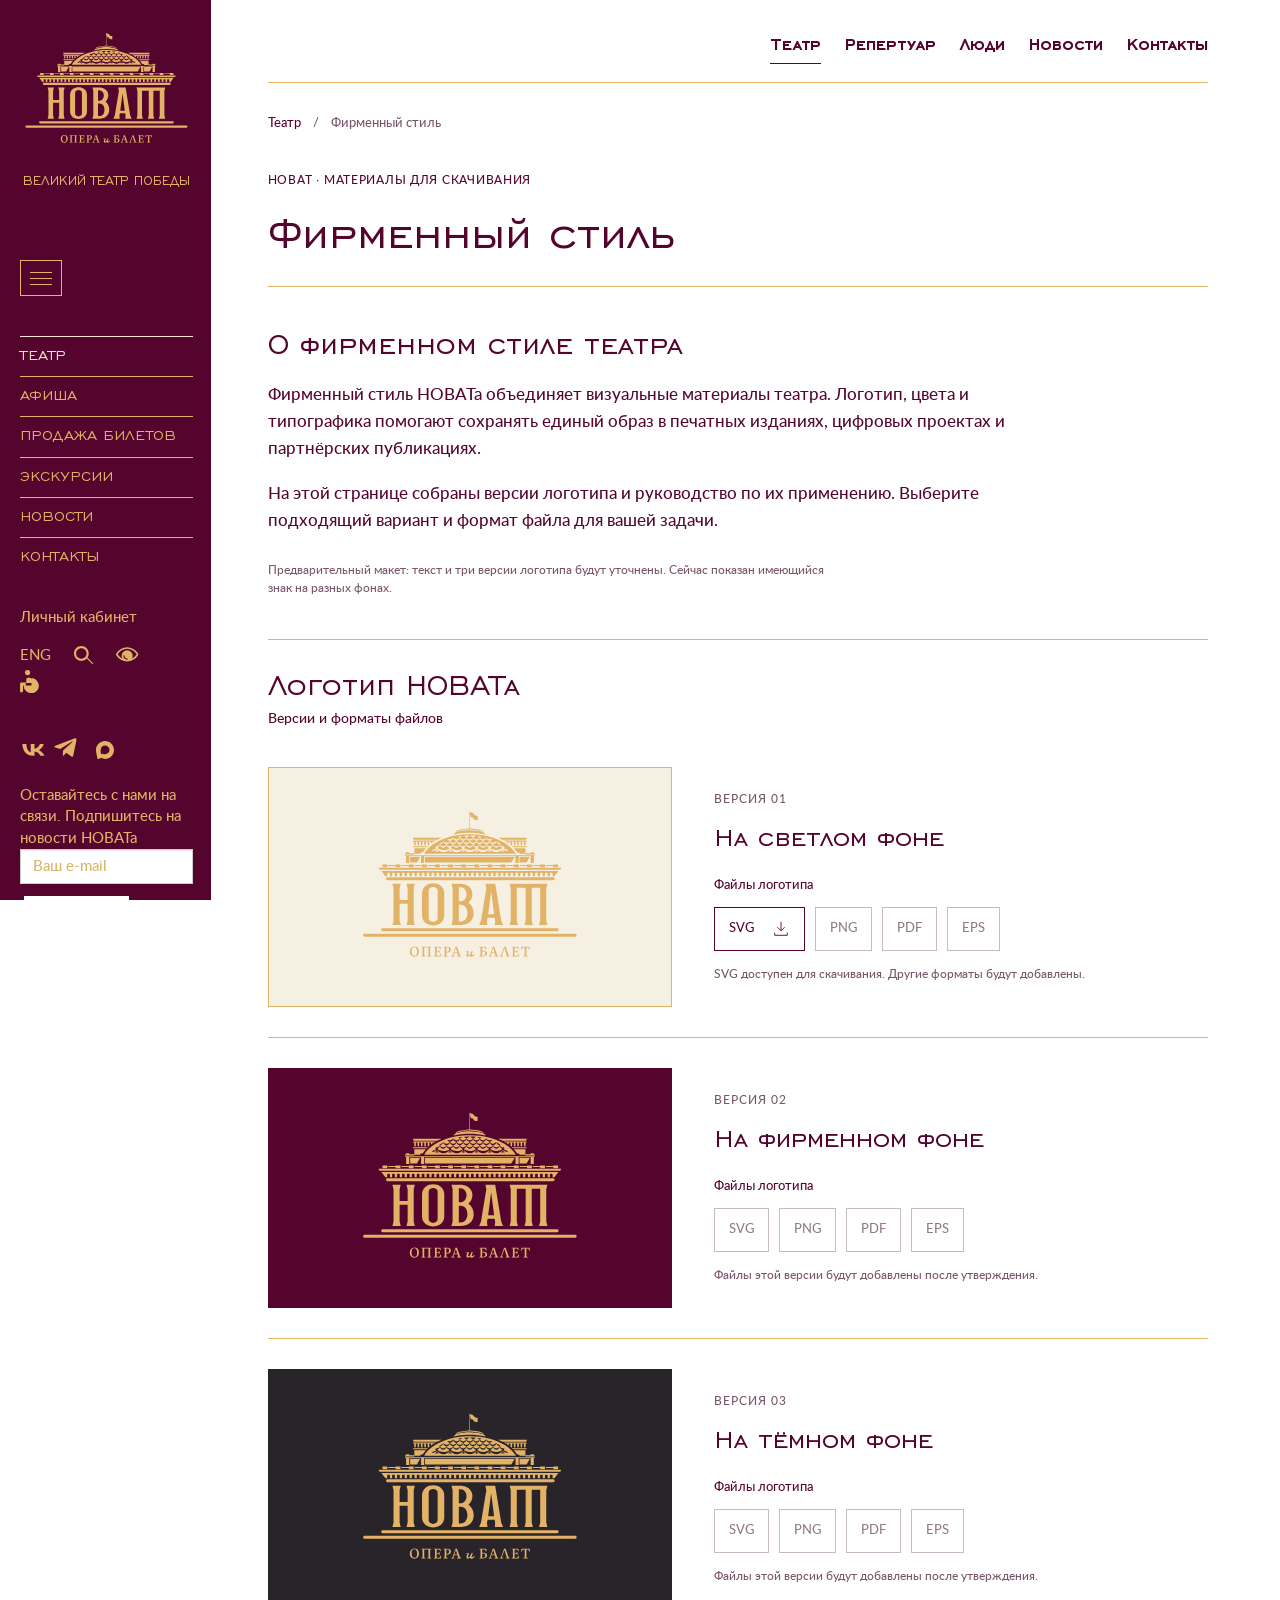
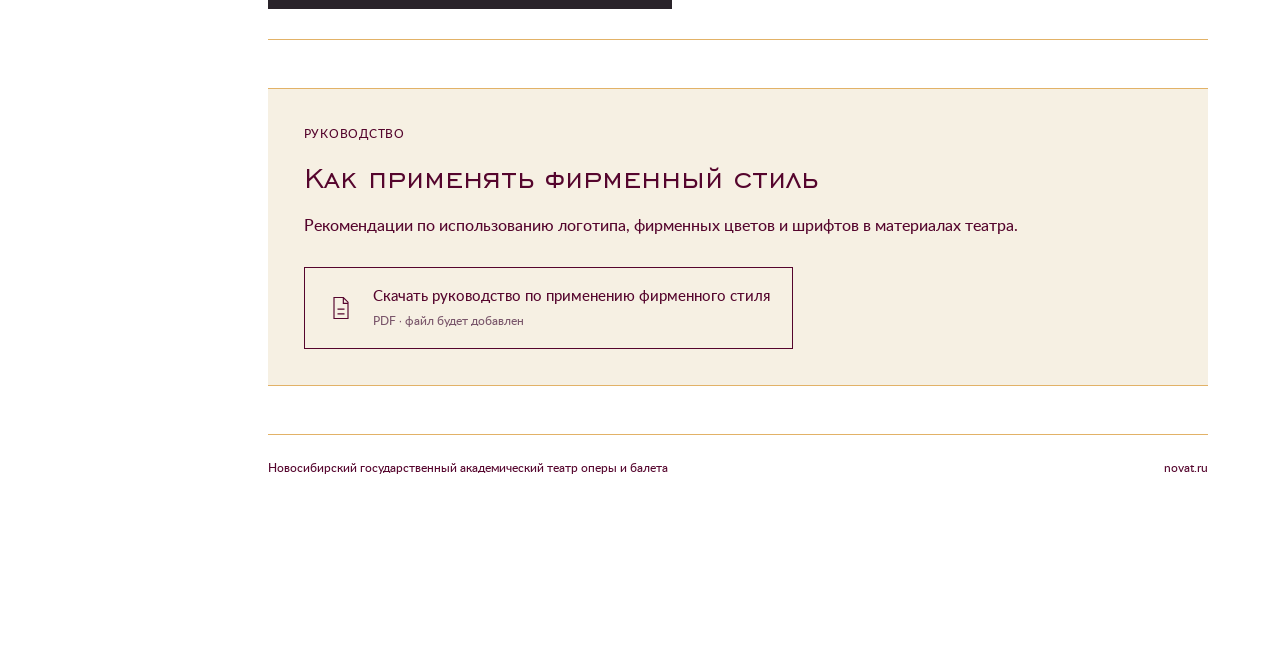
==== brandbook.html @ 18fa6a5b "Add responsive Novat brandbook preview page" ====
<!doctype html>
<html lang="ru">
<head>
<meta charset="utf-8">
<meta name="viewport" content="width=device-width, initial-scale=1">
<title>Фирменный стиль — НОВАТ</title>
<link rel="icon" href="assets/favicon.svg">
<link rel="stylesheet" href="assets/theatre/800eaabeda20300c.css">
<link rel="stylesheet" href="preview.css?v=brand-30">
<link rel="stylesheet" href="brandbook.css">
</head>
<body class="brandbook-page">
<header class="brandbook-mobile-header">
  <button class="brandbook-menu-toggle" type="button" aria-label="Открыть меню" aria-controls="brandbook-menu" aria-expanded="false"><span></span><span></span><span></span></button>
  <a class="brandbook-mobile-logo" href="index.html" aria-label="НОВАТ — главная"><img src="assets/novat-brand-logo.svg" alt="НОВАТ"></a>
  <a class="brandbook-mobile-tickets" href="https://novat.ru/buy_now/" aria-label="Купить билеты"><svg viewBox="0 0 24 24" aria-hidden="true"><path d="M3 7h18v4a2 2 0 0 0 0 4v4H3v-4a2 2 0 0 0 0-4V7Z"/><path d="M15 7v2m0 2v2m0 2v2m0 2v0"/></svg></a>
</header>
<div class="pagewrap"><div class="container-fluid"><div class="row">
<aside class="aside-part  col-md-2 col-sm-2 col-xs-12">
          <div class="col-xs-4 col-md-12 mobile">
            <button type="button" class="btn menu-btn transp-btn"></button>
          </div>

<div class="col-xs-4 desktop">
    <a href="#" class="mobile btn transp-btn">
        <img src="assets/2bc4fafb020a5f4c.svg?v=brand-8" alt="">
        <span class="tickets__count tickets__count--absolute">0</span>
    </a>
</div>					<div class="logo col-md-12 col-sm-12 col-xs-4">
            <a href="#" title="Новосибирский Государственный Академический Театр Оперы и Балета">
              <img src="assets/novat-brand-logo.svg?v=brand-13" alt="Новосибирский Государственный Академический Театр Оперы и Балета">
            </a>
          </div>
          <div class="slogan desktop">ВЕЛИКИЙ ТЕАТР ПОБЕДЫ</div>
                              <div class="col-xs-4 col-md-12 desktop">
            <button type="button" class="btn menu-btn transp-btn"></button>
          </div>


<nav class="navigation desktop">
  <a href="#" class="navigation__link active">
    Театр	</a>
    <a href="#" class="navigation__link">
    Афиша	</a>
    <a href="#" class="navigation__link">
    Продажа билетов	</a>
    <a href="#" class="navigation__link">
    Экскурсии	</a>
    <a href="#" class="navigation__link">
    Новости	</a>
    <a href="#" class="navigation__link">
    Контакты	</a>
  </nav>                    <div class="additions desktop">

<a data-type="openPopUp" class="additions__link" href="#">Личный кабинет</a>
  <!-- <a data-action="openPopUp" data-type="openPopUp" class="additions__link" href="#">Личный кабинет</a> -->
                        <div class="aside-block">
                            <a href="#" class="additions__link">ENG</a>
                            <a href="#" class="additions__link search-icon"></a>
                            <div class="js-special-version button-special" id="sv_on" aria-label="Версия для слабовидящих">
                                <svg class="sidebar-pictogram sidebar-pictogram--eye" viewBox="0 -256 1850 1850" aria-hidden="true"><path d="M1664 576q-152 236-381 353 61-104 61-225 0-185-131.5-316.5Q1081 256 896 256T579.5 387.5Q448 519 448 704q0 121 61 225Q280 812 128 576q133-205 333.5-326.5T896 128q234 0 434.5 121.5T1664 576zm-720 384q0 20-14 34t-34 14q-125 0-214.5-89.5T592 704q0-20 14-34t34-14q20 0 34 14t14 34q0 86 61 147t147 61q20 0 34 14t14 34zm848-384q0-34-20-69-140-230-376.5-368.5T896 0Q633 0 396.5 139T20 507Q0 542 0 576t20 69q140 229 376.5 368T896 1152q263 0 499.5-139T1772 645q20-35 20-69z"></path></svg>
                            </div>
                            <a href="#" class="additions__link sidebar-accessibility" aria-label="Доступная среда"><svg class="sidebar-pictogram sidebar-pictogram--accessibility" viewBox="0 0 88 107" aria-hidden="true"><circle cx="35" cy="12" r="12"></circle><path d="M53 37c16 0 30 13 34 31 3 22-12 37-28 39-21 3-40-12-42-35H14v26c0 8-13 9-14 1V65c0-5 3-7 7-7h22V45c0-13 24-14 24 0v15H31c-7 0-7 12 0 12h22V48c17-2 31 14 31 31 0 15-12 27-27 29-17 2-34-9-39-25l9-3c4 12 15 20 27 19 12-1 21-11 21-23 0-15-10-27-22-28z"></path></svg></a>
                        </div>
                    </div>
                    <div class="socials desktop clearfix">
    <a class="socials__item pull-left" href="#" target="_blank" aria-label="ВКонтакте"><svg class="sidebar-pictogram sidebar-pictogram--vk" viewBox="0 0 24 24" aria-hidden="true"><path d="M12 19.2c-5.7 0-9.6-3.9-9.8-10.8h3.7c.1 5.1 2.3 7.2 4 7.6V8.4h3.5v4.3c2.1-.2 4.3-2.1 5-4.3h3.5c-.5 2.7-2.8 4.7-4.4 5.6 1.6.8 4.1 2.5 5.1 5.2h-3.8c-.8-2.1-2.9-3.7-5.4-3.9v3.9H12z"></path></svg></a>
    <a class="socials__item socials__item--tg pull-left" href="#" target="_blank" aria-label="Telegram"><svg class="sidebar-pictogram sidebar-pictogram--telegram" viewBox="0 0 24 24" aria-hidden="true"><path d="M21.8 4.1 18.7 19c-.2 1.1-.8 1.4-1.7.9l-4.7-3.5-2.3 2.2c-.3.3-.5.5-1 .5l.3-4.8 8.8-8c.4-.3-.1-.5-.6-.2L6.6 13 2 11.5c-1-.3-1-1 .2-1.5l18-6.9c.8-.3 1.6.2 1.3 1.5z"></path></svg></a>
    <a class="socials__item socials__item--max pull-left" href="#" target="_blank">
        <svg id="Layer_1" data-name="Layer 1" xmlns="http://www.w3.org/2000/svg" xmlns:xlink="http://www.w3.org/1999/xlink" viewBox="0 0 39.77 39.77">
          <defs>
            <style>
              .cls-1 {
                fill: none;
              }

              .cls-2 {
                fill-rule: evenodd;
              }

              .cls-3 {
                clip-path: url("#clippath");
              }
            </style>
            <clipPath id="clippath">
              <rect class="cls-1" width="39.77" height="39.77"></rect>
            </clipPath>
          </defs>
          <g class="cls-3">
            <path class="cls-2" d="M11.8,36.98c-.2-.14-.48-.1-.65.08-2.26,2.41-8.03,4.09-8.3.81,0-2.57-.58-4.74-1.21-7.13-.78-2.92-1.65-6.18-1.65-10.91C0,8.56,9.25.08,20.21.08s19.56,8.89,19.56,19.86-8.87,19.64-19.46,19.64c-3.76,0-5.58-.53-8.51-2.6ZM20.52,9.85c-5.2-.27-9.26,3.34-10.16,8.99-.74,4.68.57,10.38,1.7,10.67.48.12,1.62-.76,2.46-1.54.16-.15.39-.17.58-.06,1.3.8,2.78,1.39,4.4,1.48,5.34.28,10.07-3.9,10.35-9.24.28-5.34-3.99-10.01-9.33-10.29Z"></path>
          </g>
        </svg>
    </a>
 </div>
                                             <div class="subscribe">
                            <form action="#" method="POST" id="subscribe-form">
                                <input type="hidden" name="lang" value="ru">
                                <div class="form">
                                    Оставайтесь с нами на связи. Подпишитесь на новости НОВАТа                                    <div class="input">
                                        <input type="text" name="email" id="subscribe_email" class="form-control" placeholder="Ваш e-mail">
                                    </div>
                                    <button class="additions__link">Подписаться</button>
                                </div>
                            </form>
                        </div>
                        <a href="#" target="_blank" class="culture-logo" aria-label="Культура.РФ">
                            <img src="assets/culture-gold.png" alt="Культура.РФ">
                        </a>
                                    </aside>
<main class="main-content col-md-10 col-sm-10 col-xs-12">
<div class="brandbook-wrap">
<nav class="brandbook-top-nav" aria-label="Разделы театра">
<a href="theatre.html" class="is-active">Театр</a><a href="https://novat.ru/theatre/repertoire/">Репертуар</a><a href="https://novat.ru/theatre/company/">Люди</a><a href="https://novat.ru/news/">Новости</a><a href="https://novat.ru/theatre/contacts/">Контакты</a>
</nav>
<nav class="brandbook-breadcrumb" aria-label="Хлебные крошки"><a href="theatre.html">Театр</a><span aria-hidden="true">/</span><span aria-current="page">Фирменный стиль</span></nav>
<div class="brandbook-heading"><p class="brandbook-eyebrow">НОВАТ · Материалы для скачивания</p><h1>Фирменный стиль</h1></div>
<section class="brandbook-intro" aria-labelledby="about-title">
<h2 id="about-title">О фирменном стиле театра</h2>
<p>Фирменный стиль НОВАТа объединяет визуальные материалы театра. Логотип, цвета и типографика помогают сохранять единый образ в печатных изданиях, цифровых проектах и партнёрских публикациях.</p>
<p>На этой странице собраны версии логотипа и руководство по их применению. Выберите подходящий вариант и формат файла для вашей задачи.</p>
<p class="brandbook-draft-note">Предварительный макет: текст и три версии логотипа будут уточнены. Сейчас показан имеющийся знак на разных фонах.</p>
</section>
<section class="brandbook-logos" aria-labelledby="logos-title">
<div class="brandbook-section-heading"><h2 id="logos-title">Логотип НОВАТа</h2><p>Версии и форматы файлов</p></div>
<article class="brandbook-logo-row">
<figure class="brandbook-logo-preview brandbook-logo-preview--light"><img src="assets/novat-brand-logo.svg" alt="Логотип на белом фоне"></figure>
<div class="brandbook-logo-details"><p class="brandbook-version">Версия 01</p><h3>На светлом фоне</h3><p class="brandbook-file-caption">Файлы логотипа</p>
<div class="brandbook-downloads"><a class="brandbook-download" href="assets/novat-brand-logo.svg" download="NOVAT-logo.svg"><span>SVG</span><svg viewBox="0 0 20 20" aria-hidden="true"><path d="M10 2v10m-4-4 4 4 4-4M3 14v3h14v-3"/></svg></a><button class="brandbook-download" disabled type="button">PNG</button><button class="brandbook-download" disabled type="button">PDF</button><button class="brandbook-download" disabled type="button">EPS</button></div>
<p class="brandbook-file-note">SVG доступен для скачивания. Другие форматы будут добавлены.</p>
</div></article>
<article class="brandbook-logo-row">
<figure class="brandbook-logo-preview brandbook-logo-preview--burgundy"><img src="assets/novat-brand-logo.svg" alt="Логотип на бордовом фоне"></figure>
<div class="brandbook-logo-details"><p class="brandbook-version">Версия 02</p><h3>На фирменном фоне</h3><p class="brandbook-file-caption">Файлы логотипа</p>
<div class="brandbook-downloads"><button class="brandbook-download" disabled type="button">SVG</button><button class="brandbook-download" disabled type="button">PNG</button><button class="brandbook-download" disabled type="button">PDF</button><button class="brandbook-download" disabled type="button">EPS</button></div>
<p class="brandbook-file-note">Файлы этой версии будут добавлены после утверждения.</p>
</div></article>
<article class="brandbook-logo-row">
<figure class="brandbook-logo-preview brandbook-logo-preview--dark"><img src="assets/novat-brand-logo.svg" alt="Логотип на тёмном фоне"></figure>
<div class="brandbook-logo-details"><p class="brandbook-version">Версия 03</p><h3>На тёмном фоне</h3><p class="brandbook-file-caption">Файлы логотипа</p>
<div class="brandbook-downloads"><button class="brandbook-download" disabled type="button">SVG</button><button class="brandbook-download" disabled type="button">PNG</button><button class="brandbook-download" disabled type="button">PDF</button><button class="brandbook-download" disabled type="button">EPS</button></div>
<p class="brandbook-file-note">Файлы этой версии будут добавлены после утверждения.</p>
</div></article>
</section>
<section class="brandbook-guide" aria-labelledby="guide-title">
<div class="brandbook-guide-copy"><p class="brandbook-eyebrow">Руководство</p><h2 id="guide-title">Как применять фирменный стиль</h2><p>Рекомендации по использованию логотипа, фирменных цветов и шрифтов в материалах театра.</p></div>
<button class="brandbook-guide-download" type="button" disabled><svg viewBox="0 0 24 24" aria-hidden="true"><path d="M6 3h8l4 4v14H6V3Zm8 0v5h4M9 13h6m-6 4h6"/></svg><span>Скачать руководство по применению фирменного стиля<small>PDF · файл будет добавлен</small></span></button>
</section>
<footer class="brandbook-footer"><p>Новосибирский государственный академический театр оперы и балета</p><a href="https://novat.ru/">novat.ru</a></footer>
</div>
</main></div></div></div>
<dialog id="brandbook-menu" class="brandbook-mobile-menu" aria-label="Меню НОВАТа"><div class="brandbook-menu-head"><img src="assets/novat-brand-logo.svg" alt="НОВАТ"><button type="button" class="brandbook-menu-close" aria-label="Закрыть меню">×</button></div><nav aria-label="Основная навигация"><a href="theatre.html">Театр</a><a href="index.html">Афиша</a><a href="https://novat.ru/buy_now/">Продажа билетов</a><a href="https://novat.ru/excursion/">Экскурсии</a><a href="https://novat.ru/news/">Новости</a><a href="https://novat.ru/theatre/contacts/">Контакты</a></nav><p>ВЕЛИКИЙ ТЕАТР ПОБЕДЫ</p></dialog>
<script src="brandbook.js"></script>
</body></html>
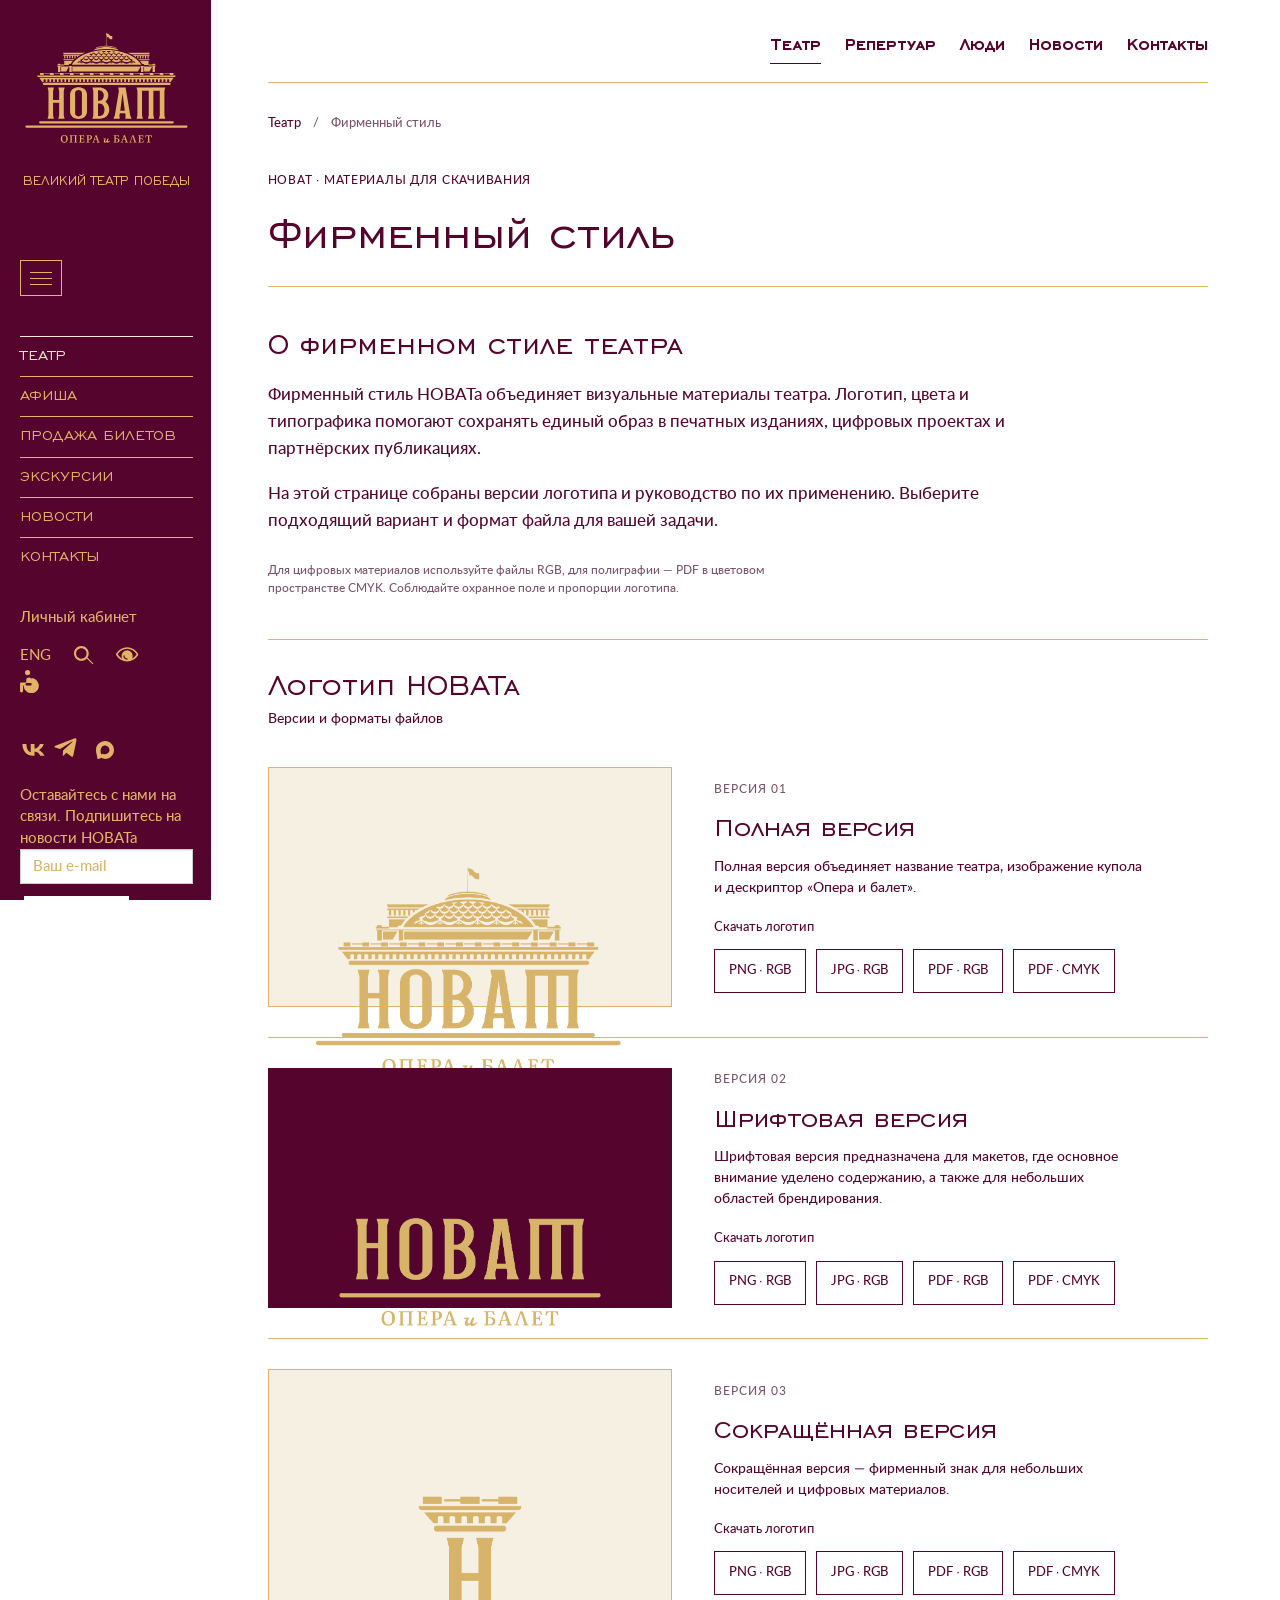
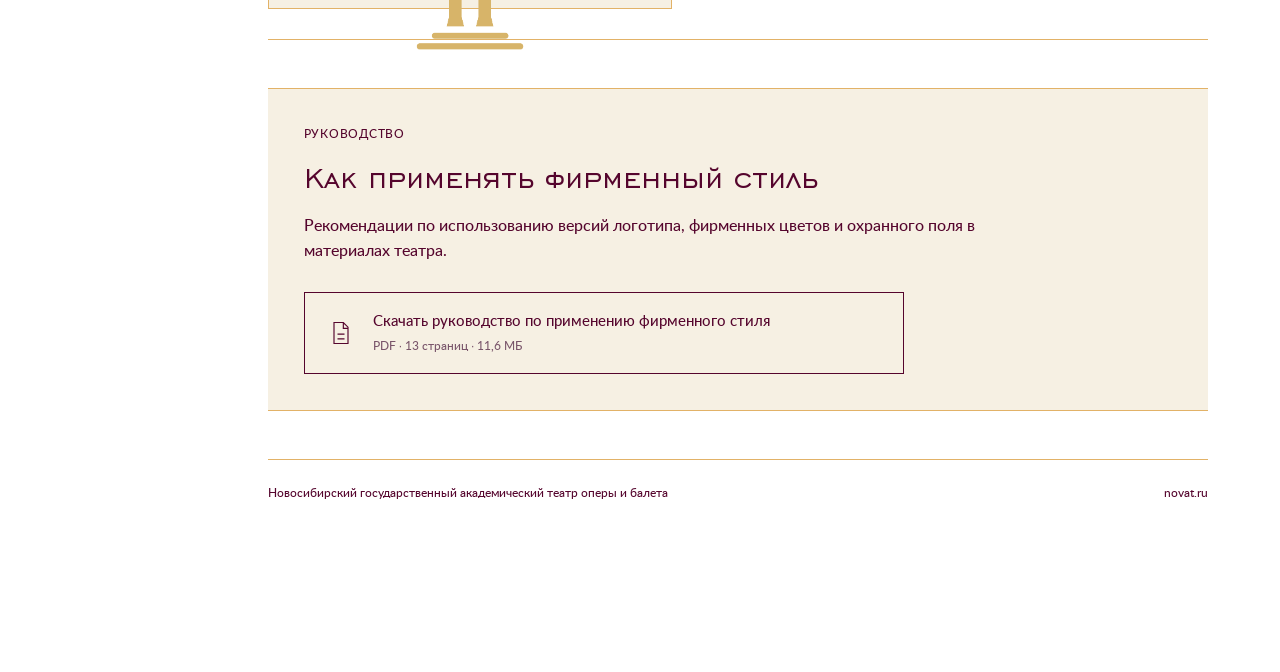
==== commit 69b3666c: "Add official logo downloads and brand guide; simplify single T and Ya glyphs" ====
--- a/brandbook.html
+++ b/brandbook.html
@@ -6,8 +6,8 @@
 <title>Фирменный стиль — НОВАТ</title>
 <link rel="icon" href="assets/favicon.svg">
 <link rel="stylesheet" href="assets/theatre/800eaabeda20300c.css">
-<link rel="stylesheet" href="preview.css?v=brand-30">
-<link rel="stylesheet" href="brandbook.css">
+<link rel="stylesheet" href="preview.css?v=brand-33">
+<link rel="stylesheet" href="brandbook.css?v=2">
 </head>
 <body class="brandbook-page">
 <header class="brandbook-mobile-header">
@@ -118,32 +118,29 @@
 <h2 id="about-title">О фирменном стиле театра</h2>
 <p>Фирменный стиль НОВАТа объединяет визуальные материалы театра. Логотип, цвета и типографика помогают сохранять единый образ в печатных изданиях, цифровых проектах и партнёрских публикациях.</p>
 <p>На этой странице собраны версии логотипа и руководство по их применению. Выберите подходящий вариант и формат файла для вашей задачи.</p>
-<p class="brandbook-draft-note">Предварительный макет: текст и три версии логотипа будут уточнены. Сейчас показан имеющийся знак на разных фонах.</p>
+<p class="brandbook-draft-note">Для цифровых материалов используйте файлы RGB, для полиграфии — PDF в цветовом пространстве CMYK. Соблюдайте охранное поле и пропорции логотипа.</p>
 </section>
 <section class="brandbook-logos" aria-labelledby="logos-title">
 <div class="brandbook-section-heading"><h2 id="logos-title">Логотип НОВАТа</h2><p>Версии и форматы файлов</p></div>
 <article class="brandbook-logo-row">
-<figure class="brandbook-logo-preview brandbook-logo-preview--light"><img src="assets/novat-brand-logo.svg" alt="Логотип на белом фоне"></figure>
-<div class="brandbook-logo-details"><p class="brandbook-version">Версия 01</p><h3>На светлом фоне</h3><p class="brandbook-file-caption">Файлы логотипа</p>
-<div class="brandbook-downloads"><a class="brandbook-download" href="assets/novat-brand-logo.svg" download="NOVAT-logo.svg"><span>SVG</span><svg viewBox="0 0 20 20" aria-hidden="true"><path d="M10 2v10m-4-4 4 4 4-4M3 14v3h14v-3"/></svg></a><button class="brandbook-download" disabled type="button">PNG</button><button class="brandbook-download" disabled type="button">PDF</button><button class="brandbook-download" disabled type="button">EPS</button></div>
-<p class="brandbook-file-note">SVG доступен для скачивания. Другие форматы будут добавлены.</p>
+<figure class="brandbook-logo-preview brandbook-logo-preview--light"><img src="assets/brandbook/novat-logo-1-rgb.png" alt="Логотип НОВАТа — полная версия"></figure>
+<div class="brandbook-logo-details"><p class="brandbook-version">Версия 01</p><h3>Полная версия</h3><p class="brandbook-logo-description">Полная версия объединяет название театра, изображение купола и дескриптор «Опера и балет».</p><p class="brandbook-file-caption">Скачать логотип</p>
+<div class="brandbook-downloads"><a class="brandbook-download" href="assets/brandbook/novat-logo-1-rgb.png" download="NOVAT-logo-1-rgb.png">PNG · RGB</a><a class="brandbook-download" href="assets/brandbook/novat-logo-1-rgb.jpg" download="NOVAT-logo-1-rgb.jpg">JPG · RGB</a><a class="brandbook-download" href="assets/brandbook/novat-logo-1-rgb.pdf" download="NOVAT-logo-1-rgb.pdf">PDF · RGB</a><a class="brandbook-download" href="assets/brandbook/novat-logo-1-cmyk.pdf" download="NOVAT-logo-1-cmyk.pdf">PDF · CMYK</a></div>
 </div></article>
 <article class="brandbook-logo-row">
-<figure class="brandbook-logo-preview brandbook-logo-preview--burgundy"><img src="assets/novat-brand-logo.svg" alt="Логотип на бордовом фоне"></figure>
-<div class="brandbook-logo-details"><p class="brandbook-version">Версия 02</p><h3>На фирменном фоне</h3><p class="brandbook-file-caption">Файлы логотипа</p>
-<div class="brandbook-downloads"><button class="brandbook-download" disabled type="button">SVG</button><button class="brandbook-download" disabled type="button">PNG</button><button class="brandbook-download" disabled type="button">PDF</button><button class="brandbook-download" disabled type="button">EPS</button></div>
-<p class="brandbook-file-note">Файлы этой версии будут добавлены после утверждения.</p>
+<figure class="brandbook-logo-preview brandbook-logo-preview--burgundy"><img src="assets/brandbook/novat-logo-2-rgb.png" alt="Логотип НОВАТа — шрифтовая версия"></figure>
+<div class="brandbook-logo-details"><p class="brandbook-version">Версия 02</p><h3>Шрифтовая версия</h3><p class="brandbook-logo-description">Шрифтовая версия предназначена для макетов, где основное внимание уделено содержанию, а также для небольших областей брендирования.</p><p class="brandbook-file-caption">Скачать логотип</p>
+<div class="brandbook-downloads"><a class="brandbook-download" href="assets/brandbook/novat-logo-2-rgb.png" download="NOVAT-logo-2-rgb.png">PNG · RGB</a><a class="brandbook-download" href="assets/brandbook/novat-logo-2-rgb.jpg" download="NOVAT-logo-2-rgb.jpg">JPG · RGB</a><a class="brandbook-download" href="assets/brandbook/novat-logo-2-rgb.pdf" download="NOVAT-logo-2-rgb.pdf">PDF · RGB</a><a class="brandbook-download" href="assets/brandbook/novat-logo-2-cmyk.pdf" download="NOVAT-logo-2-cmyk.pdf">PDF · CMYK</a></div>
 </div></article>
 <article class="brandbook-logo-row">
-<figure class="brandbook-logo-preview brandbook-logo-preview--dark"><img src="assets/novat-brand-logo.svg" alt="Логотип на тёмном фоне"></figure>
-<div class="brandbook-logo-details"><p class="brandbook-version">Версия 03</p><h3>На тёмном фоне</h3><p class="brandbook-file-caption">Файлы логотипа</p>
-<div class="brandbook-downloads"><button class="brandbook-download" disabled type="button">SVG</button><button class="brandbook-download" disabled type="button">PNG</button><button class="brandbook-download" disabled type="button">PDF</button><button class="brandbook-download" disabled type="button">EPS</button></div>
-<p class="brandbook-file-note">Файлы этой версии будут добавлены после утверждения.</p>
+<figure class="brandbook-logo-preview brandbook-logo-preview--light"><img src="assets/brandbook/novat-logo-3-rgb.png" alt="Логотип НОВАТа — сокращённая версия"></figure>
+<div class="brandbook-logo-details"><p class="brandbook-version">Версия 03</p><h3>Сокращённая версия</h3><p class="brandbook-logo-description">Сокращённая версия — фирменный знак для небольших носителей и цифровых материалов.</p><p class="brandbook-file-caption">Скачать логотип</p>
+<div class="brandbook-downloads"><a class="brandbook-download" href="assets/brandbook/novat-logo-3-rgb.png" download="NOVAT-logo-3-rgb.png">PNG · RGB</a><a class="brandbook-download" href="assets/brandbook/novat-logo-3-rgb.jpg" download="NOVAT-logo-3-rgb.jpg">JPG · RGB</a><a class="brandbook-download" href="assets/brandbook/novat-logo-3-rgb.pdf" download="NOVAT-logo-3-rgb.pdf">PDF · RGB</a><a class="brandbook-download" href="assets/brandbook/novat-logo-3-cmyk.pdf" download="NOVAT-logo-3-cmyk.pdf">PDF · CMYK</a></div>
 </div></article>
 </section>
 <section class="brandbook-guide" aria-labelledby="guide-title">
-<div class="brandbook-guide-copy"><p class="brandbook-eyebrow">Руководство</p><h2 id="guide-title">Как применять фирменный стиль</h2><p>Рекомендации по использованию логотипа, фирменных цветов и шрифтов в материалах театра.</p></div>
-<button class="brandbook-guide-download" type="button" disabled><svg viewBox="0 0 24 24" aria-hidden="true"><path d="M6 3h8l4 4v14H6V3Zm8 0v5h4M9 13h6m-6 4h6"/></svg><span>Скачать руководство по применению фирменного стиля<small>PDF · файл будет добавлен</small></span></button>
+<div class="brandbook-guide-copy"><p class="brandbook-eyebrow">Руководство</p><h2 id="guide-title">Как применять фирменный стиль</h2><p>Рекомендации по использованию версий логотипа, фирменных цветов и охранного поля в материалах театра.</p></div>
+<a class="brandbook-guide-download" href="assets/brandbook/novat-brand-guidelines.pdf" download="Руководство по применению фирменного стиля НОВАТ.pdf"><svg viewBox="0 0 24 24" aria-hidden="true"><path d="M6 3h8l4 4v14H6V3Zm8 0v5h4M9 13h6m-6 4h6"/></svg><span>Скачать руководство по применению фирменного стиля<small>PDF · 13 страниц · 11,6 МБ</small></span></a>
 </section>
 <footer class="brandbook-footer"><p>Новосибирский государственный академический театр оперы и балета</p><a href="https://novat.ru/">novat.ru</a></footer>
 </div>
--- a/preview.css
+++ b/preview.css
@@ -265,17 +265,33 @@
   font-feature-settings: "liga" 1, "rclt" 1;
 }
 .afisha-card__meta { align-self: stretch; display: flex; flex-direction: column; justify-content: space-between; gap: 24px; }
+.afisha-card__simple-letter { font-feature-settings: "aalt" 1, "liga" 0, "rclt" 0; }
+@font-face {
+  font-family: "RB Novat Simple T";
+  src: url("assets/RB_NOVAT_AFISHA_SimpleT.otf") format("opentype");
+  font-weight: 400;
+  font-style: normal;
+  font-display: swap;
+}
+.afisha-card__simple-t { font-family: "RB Novat Simple T", serif; font-feature-settings: "aalt" 0, "liga" 0, "rclt" 0; }
 .afisha-card__actions { margin-top: auto; gap: 12px; }
 @media (min-width: 1181px) {
-  .afisha-card__grid { grid-template-columns: 64px minmax(190px, 1.1fr) minmax(0, 2fr) 200px; min-height: 230px; }
+  .afisha-card { padding: 16px 0; }
+  .afisha-card__grid { grid-template-columns: 64px minmax(190px, 1.1fr) minmax(0, 2fr) 200px; min-height: 196px; }
+  .afisha-card__meta { position: relative; }
+  .afisha-card__director { margin: 0 0 10px; }
   .afisha-card__main { min-width: 0; }
-  .afisha-card__image { aspect-ratio: 2.1 / 1; }
+  .afisha-card__image { aspect-ratio: 2.1 / 1; max-height: 170px; }
   .afisha-card__title { overflow-wrap: anywhere; }
   .afisha-card__description { margin-bottom: 0; }
-  .afisha-card__actions { flex-wrap: wrap; }
+  .afisha-card__actions { position: absolute; top: 50%; left: 0; width: 100%; transform: translateY(-50%); margin-top: 0; flex-wrap: wrap; }
   .afisha-pushkin { width: 60px; }
   .afisha-buy { padding: 9px 10px; font-size: 12px; }
 }
+.archive-wrapper .month-season--prev .choose-type { font-size: 19px; }
+.theatre-preview .top-menu__link { font-size: 18px; }
+.theatre-preview .top-menu .nav-tabs { display: flex; flex-wrap: wrap; gap: 10px 20px; }
+.theatre-preview .top-menu .top-menu__link { margin-right: 0; }
 @media (max-width: 1180px) and (min-width: 768px) {
   .afisha-card__image { aspect-ratio: 2.1 / 1; }
 }
--- a/brandbook.css
+++ b/brandbook.css
@@ -21,10 +21,12 @@
 .brandbook-section-heading p { font-size: 14px; margin: 0; }
 .brandbook-logo-row { display: grid; grid-template-columns: minmax(260px, .9fr) minmax(0, 1.1fr); gap: 42px; align-items: center; padding: 30px 0; border-bottom: 1px solid #E2B267; }
 .brandbook-logo-preview { margin: 0; height: 240px; display: grid; place-items: center; border: 1px solid #E2B267; }
-.brandbook-logo-preview img { width: 60%; max-width: 220px; height: 165px; object-fit: contain; }
+.brandbook-logo-preview img { width: 100%; max-width: none; height: 100%; object-fit: contain; }
 .brandbook-logo-preview--light { background: #F6F0E3; }
 .brandbook-logo-preview--burgundy { background: #55052D; border-color: #55052D; }
 .brandbook-logo-preview--dark { background: #29232A; border-color: #29232A; }
+.brandbook-logo-description { font-size: 14px; line-height: 1.5; margin: -10px 0 20px; max-width: 54ch; }
+.brandbook-download { white-space: nowrap; }
 .brandbook-version { font-size: 12px; text-transform: uppercase; letter-spacing: .08em; color: #79556A; margin: 0 0 10px; }
 .brandbook-file-caption { font-size: 13px; margin: 0 0 12px; }
 .brandbook-downloads { display: flex; flex-wrap: wrap; gap: 10px; }
@@ -39,6 +41,8 @@
 .brandbook-guide-download { display: flex; align-items: center; text-align: left; gap: 18px; color: #55052D; border: 1px solid #55052D; background: transparent; padding: 18px 22px; font-size: 15px; line-height: 1.4; max-width: 600px; cursor: default; }
 .brandbook-guide-download svg { flex: 0 0 28px; width: 28px; height: 28px; fill: none; stroke: currentColor; stroke-width: 1; }
 .brandbook-guide-download small { display: block; font-size: 12px; color: #79556A; margin-top: 6px; }
+.brandbook-guide-download { cursor: pointer; }
+.brandbook-guide-download:hover, .brandbook-guide-download:focus-visible { color: #55052D; background: #F2E6D1; text-decoration: none; }
 .brandbook-footer { display: flex; justify-content: space-between; gap: 28px; border-top: 1px solid #E2B267; padding: 24px 0 40px; font-size: 12px; line-height: 1.5; }
 .brandbook-footer p { margin: 0; max-width: 60ch; }
 .brandbook-footer a { color: #55052D; }
@@ -74,7 +78,7 @@
   .brandbook-intro p { font-size: 15px; line-height: 1.55; }
   .brandbook-logo-row { grid-template-columns: minmax(0, 1fr); gap: 22px; padding: 26px 0; }
   .brandbook-logo-preview { height: 220px; }
-  .brandbook-logo-preview img { height: 155px; }
+  .brandbook-logo-preview img { height: 100%; }
   .brandbook-guide { margin: 34px 0; padding: 26px 20px; }
   .brandbook-guide-copy p:not(.brandbook-eyebrow) { font-size: 15px; }
   .brandbook-guide-download { padding: 16px 14px; font-size: 14px; gap: 12px; }
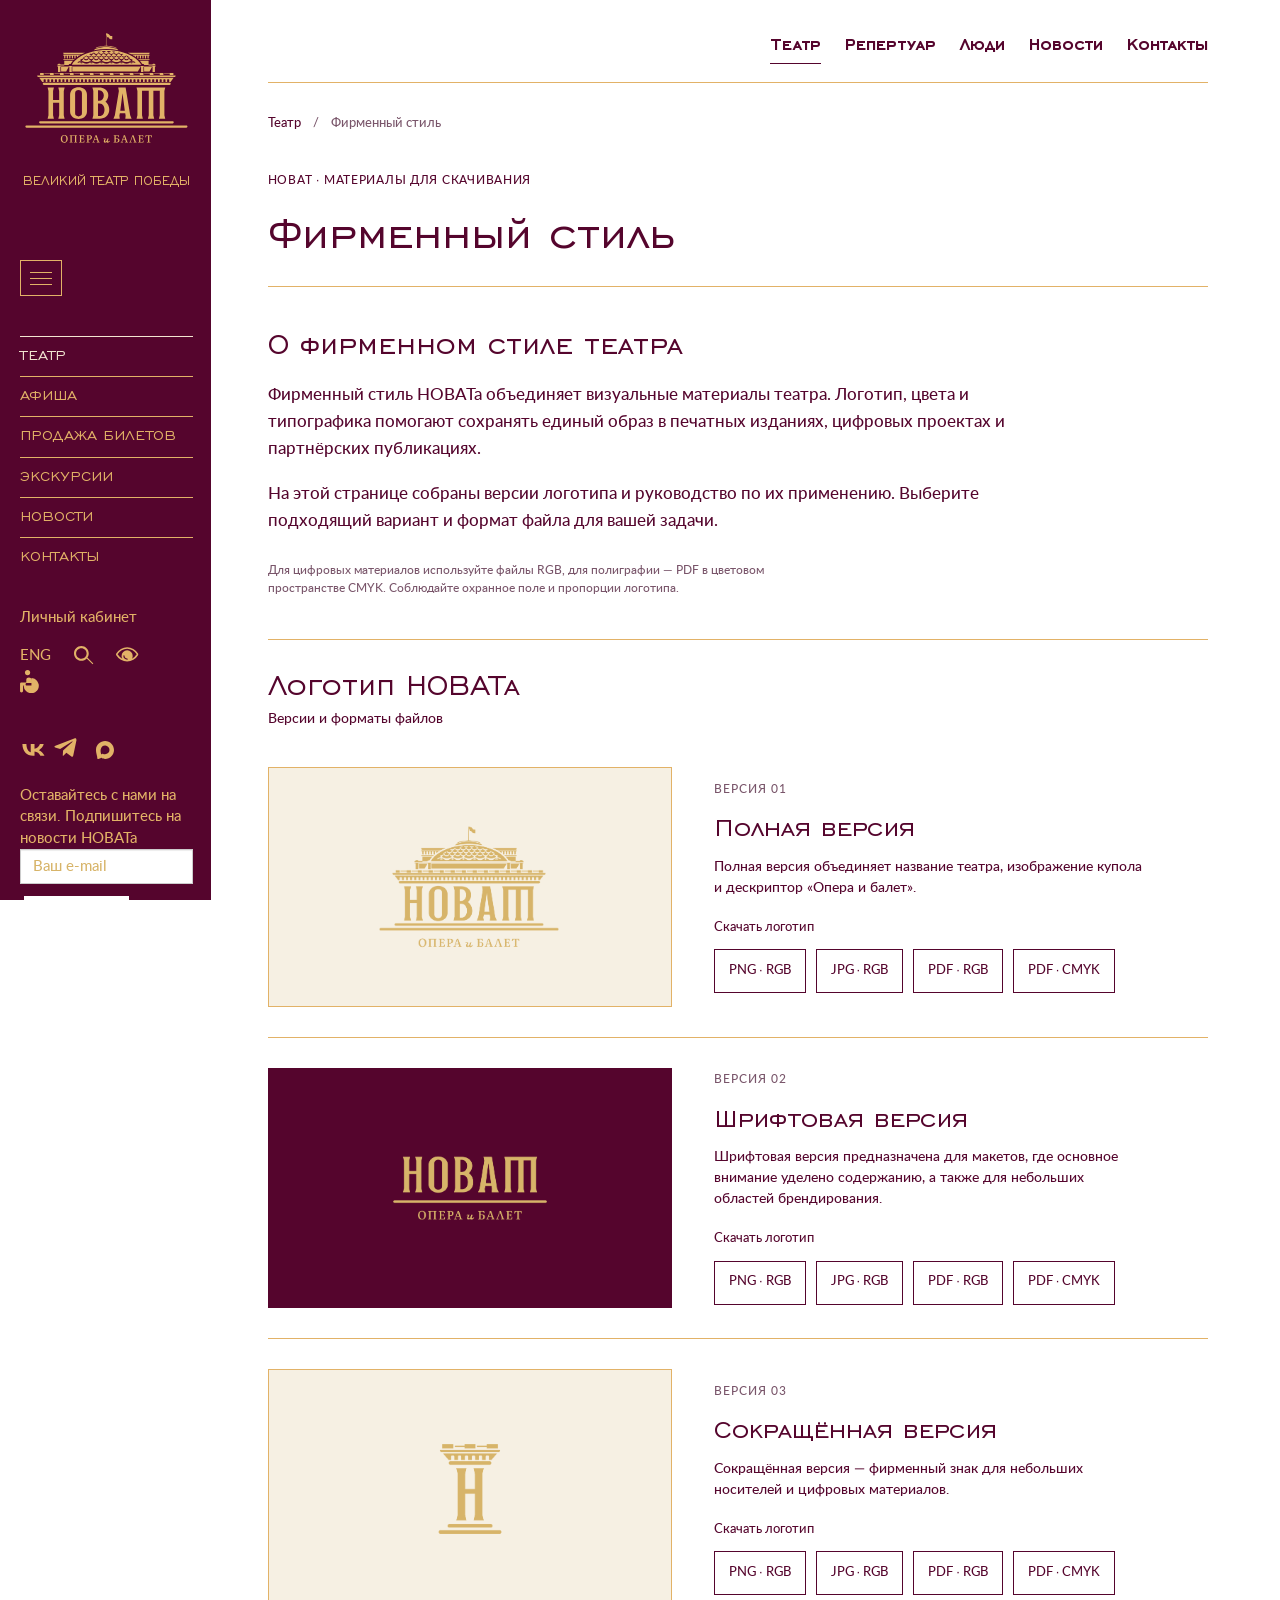
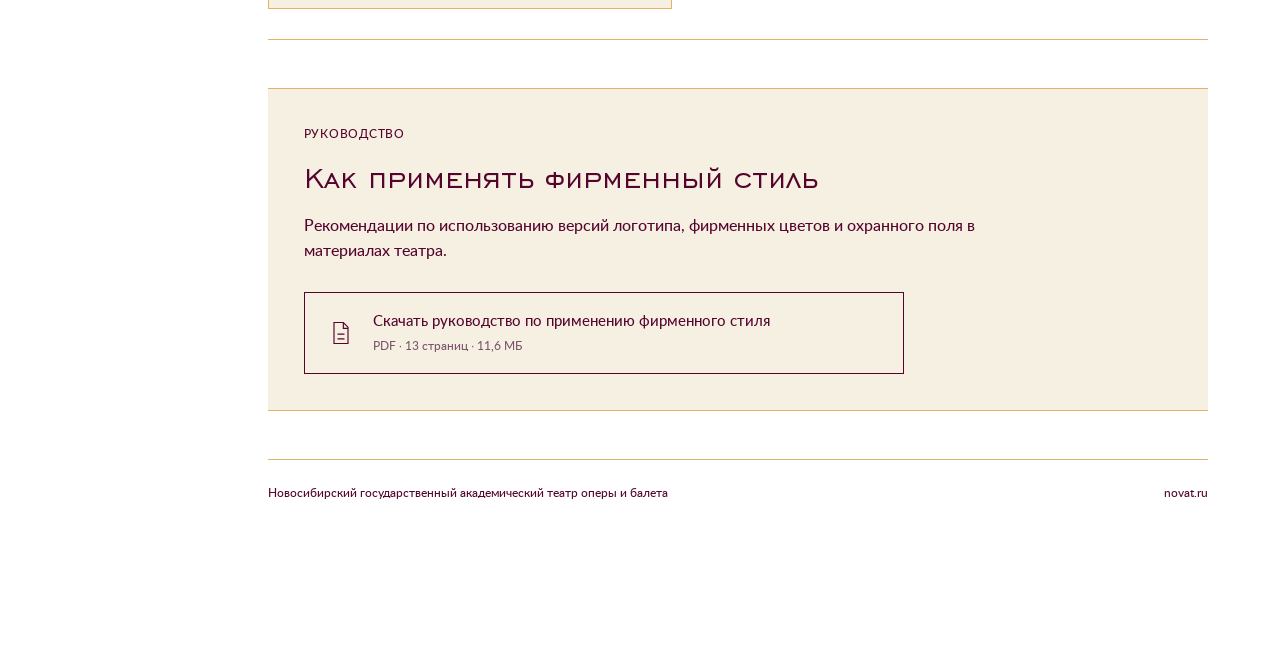
==== commit a10901e2: "Constrain brandbook logo images to preview bounds" ====
--- a/brandbook.html
+++ b/brandbook.html
@@ -7,7 +7,7 @@
 <link rel="icon" href="assets/favicon.svg">
 <link rel="stylesheet" href="assets/theatre/800eaabeda20300c.css">
 <link rel="stylesheet" href="preview.css?v=brand-33">
-<link rel="stylesheet" href="brandbook.css?v=2">
+<link rel="stylesheet" href="brandbook.css?v=3">
 </head>
 <body class="brandbook-page">
 <header class="brandbook-mobile-header">
--- a/brandbook.css
+++ b/brandbook.css
@@ -20,8 +20,8 @@
 .brandbook-section-heading h2 { margin-bottom: 8px; }
 .brandbook-section-heading p { font-size: 14px; margin: 0; }
 .brandbook-logo-row { display: grid; grid-template-columns: minmax(260px, .9fr) minmax(0, 1.1fr); gap: 42px; align-items: center; padding: 30px 0; border-bottom: 1px solid #E2B267; }
-.brandbook-logo-preview { margin: 0; height: 240px; display: grid; place-items: center; border: 1px solid #E2B267; }
-.brandbook-logo-preview img { width: 100%; max-width: none; height: 100%; object-fit: contain; }
+.brandbook-logo-preview { position: relative; margin: 0; height: 240px; overflow: hidden; border: 1px solid #E2B267; }
+.brandbook-logo-preview img { position: absolute; inset: 0; display: block; width: 100%; max-width: 100%; height: 100%; max-height: 100%; object-fit: contain; }
 .brandbook-logo-preview--light { background: #F6F0E3; }
 .brandbook-logo-preview--burgundy { background: #55052D; border-color: #55052D; }
 .brandbook-logo-preview--dark { background: #29232A; border-color: #29232A; }
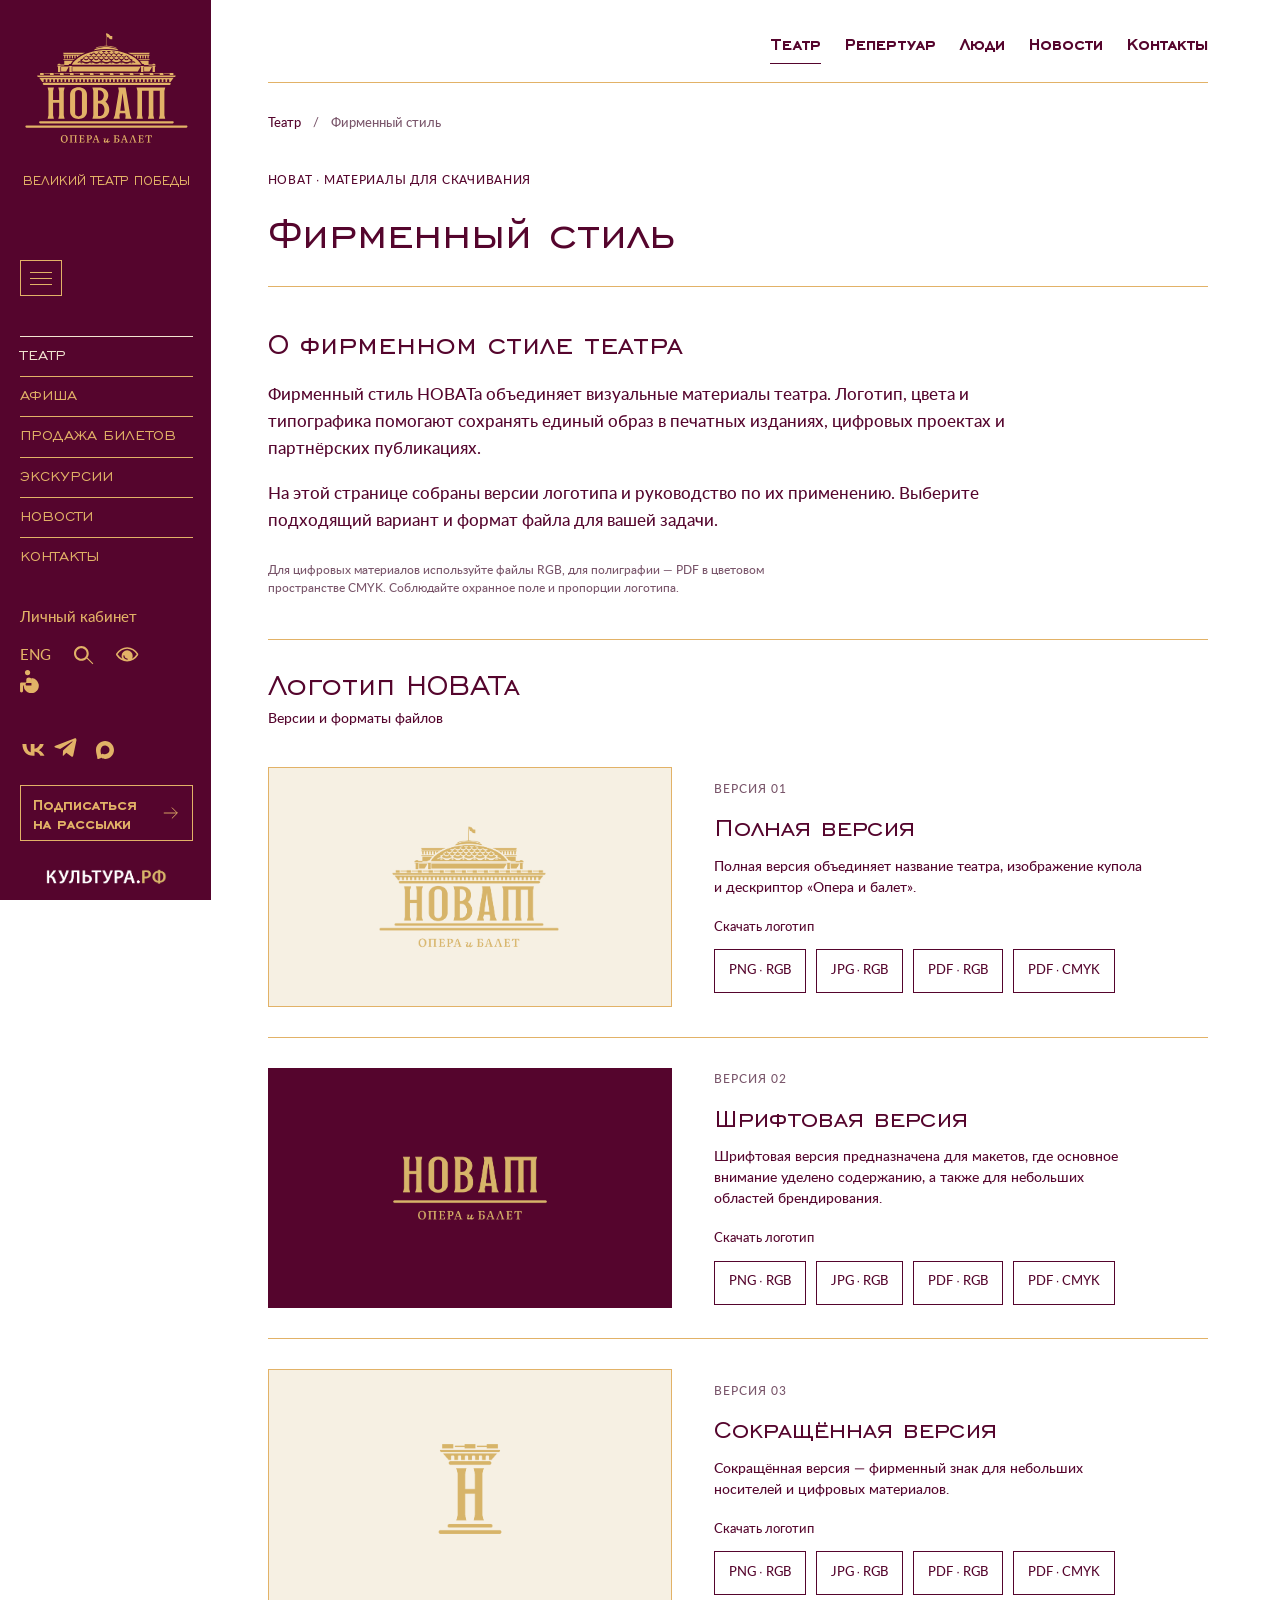
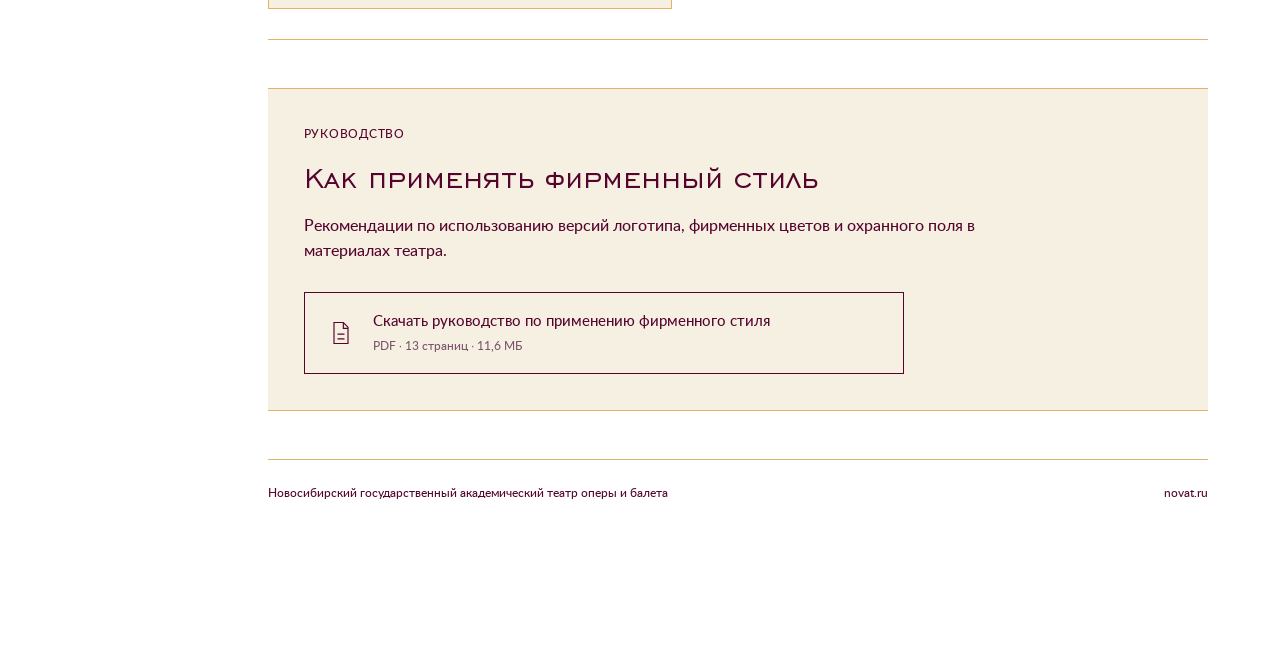
==== commit 5c7edbb9: "Add compact newsletter CTA and responsive right-side subscription drawer" ====
--- a/brandbook.html
+++ b/brandbook.html
@@ -8,6 +8,7 @@
 <link rel="stylesheet" href="assets/theatre/800eaabeda20300c.css">
 <link rel="stylesheet" href="preview.css?v=brand-33">
 <link rel="stylesheet" href="brandbook.css?v=3">
+<link rel="stylesheet" href="newsletter.css?v=1">
 </head>
 <body class="brandbook-page">
 <header class="brandbook-mobile-header">
@@ -146,5 +147,5 @@
 </div>
 </main></div></div></div>
 <dialog id="brandbook-menu" class="brandbook-mobile-menu" aria-label="Меню НОВАТа"><div class="brandbook-menu-head"><img src="assets/novat-brand-logo.svg" alt="НОВАТ"><button type="button" class="brandbook-menu-close" aria-label="Закрыть меню">×</button></div><nav aria-label="Основная навигация"><a href="theatre.html">Театр</a><a href="index.html">Афиша</a><a href="https://novat.ru/buy_now/">Продажа билетов</a><a href="https://novat.ru/excursion/">Экскурсии</a><a href="https://novat.ru/news/">Новости</a><a href="https://novat.ru/theatre/contacts/">Контакты</a></nav><p>ВЕЛИКИЙ ТЕАТР ПОБЕДЫ</p></dialog>
-<script src="brandbook.js"></script>
+<script src="brandbook.js"></script><script src="newsletter.js?v=1"></script>
 </body></html>
--- a/preview.css
+++ b/preview.css
@@ -19,6 +19,7 @@
 .afisha-card__date strong { font-family: "Novat Abril Fatface", serif; }
 
 /* Final client palette */
+.novat-afisha, .novat-afisha body { min-width: 0; }
 @font-face {
   font-family: "Novat Engravers Gothic";
   src: url("assets/EngraversGothicBold.ttf") format("truetype");
@@ -313,3 +314,46 @@
   .novat-mobile-menu a:hover, .novat-mobile-menu a:focus-visible { color: var(--brand-cream); }
   .novat-mobile-slogan { margin-top: 30px; font-size: 12px; letter-spacing: .07em; }
 }
+
+/* Afisha on actual mobile viewports, not a scaled desktop canvas. */
+@media (max-width: 767px) {
+  .novat-afisha { scrollbar-gutter: auto; }
+  .novat-afisha .main-content { width: 100%; margin: 0; padding: 0; }
+  .novat-afisha .main-content > .wrap { width: 100%; margin: 0; padding: 0 20px !important; }
+  .novat-afisha body { padding-top: 64px; }
+  .novat-afisha .novat-mobile-header { position: fixed; top: 0; left: 0; width: 100%; z-index: 1000; padding: 8px 20px; height: 64px; }
+  .novat-afisha .novat-mobile-logo { position: relative; display: block; width: 112px; height: 48px; overflow: hidden; }
+  .novat-afisha .novat-mobile-logo img { position: absolute; top: 50%; left: 50%; width: 92px; height: auto; max-height: none; transform: translate(-50%, -50%); }
+  .novat-afisha .novat-mobile-title { margin: 24px 0 20px; font-size: 34px; line-height: 1; }
+  .novat-afisha .archive-wrapper { padding: 0 0 12px; }
+  .novat-afisha .archive-wrapper .month-season.mobile { display: flex; align-items: center; gap: 24px; overflow-x: auto; margin: 0; padding: 0; white-space: nowrap; }
+  .novat-afisha .archive-wrapper .choose-month { flex: 0 0 auto; display: inline-flex; align-items: center; min-height: 44px; padding: 8px 0; margin: 0; border-bottom: 1px solid transparent; background: transparent; color: var(--brand-burgundy); font: 700 20px/1.2 "Novat Engravers Gothic", sans-serif; }
+  .novat-afisha .archive-wrapper .choose-month.active { border-bottom-color: var(--brand-yellow); }
+  .novat-afisha .background-toggle { min-height: 40px; margin: 12px 0 0; }
+  .novat-afisha .filter-block { margin: 0; padding: 0 0 12px; }
+  .novat-afisha .filter-block .filter-block__top { display: flex; align-items: center; justify-content: space-between; min-height: 48px; padding: 12px 0; margin: 0; }
+  .novat-afisha #list { padding-top: 0; }
+  .novat-afisha .filter-text { font-size: 12px; letter-spacing: .12em; }
+  .novat-afisha .filter-block__drop .col-xs-8 { width: 100%; }
+  .novat-afisha .filter-block .form-item { float: none; margin: 0 0 8px; }
+  .novat-afisha .filter-block .check__label { min-height: 36px; padding-top: 8px; padding-bottom: 8px; }
+  .novat-afisha .c-list-wrap > .month { top: 64px; padding: 12px 0; font-size: 18px; line-height: 1.2; }
+  .novat-afisha .afisha-card { padding: 20px 0 24px; }
+  .novat-afisha .afisha-card__grid { grid-template-columns: minmax(0, 1fr); min-height: 0; gap: 12px; }
+  .novat-afisha .afisha-card__date strong { font-size: 34px; }
+  .novat-afisha .afisha-card__image { width: 100%; aspect-ratio: 2.1 / 1; max-height: 200px; }
+  .novat-afisha .afisha-card__title { font-size: 32px; line-height: 1.12; margin: 12px 0 14px; overflow-wrap: break-word; }
+  .novat-afisha .afisha-card__schedule { font-size: 12px; gap: 6px; line-height: 1.5; }
+  .novat-afisha .afisha-card__description { font-size: 14px; line-height: 1.5; margin: 0; }
+  .novat-afisha .afisha-card__meta { position: static; font-size: 13px; gap: 14px; margin-top: 2px; }
+  .novat-afisha .afisha-card__director { margin: 0 0 2px; }
+  .novat-afisha .afisha-cast-trigger { min-height: 44px; text-align: left; font-size: 12px; border: 0; text-decoration: underline; text-underline-offset: 5px; text-decoration-thickness: 1px; }
+  .novat-afisha .afisha-card__actions { position: static; transform: none; width: 100%; gap: 16px; margin: 0; }
+  .novat-afisha .afisha-buy { min-height: 44px; padding: 12px 16px; font-size: 12px; }
+  .novat-afisha .afisha-pushkin { width: 64px; }
+  .novat-afisha .afisha-drawer { width: 100%; max-width: 100%; }
+  .novat-afisha .afisha-drawer__header { padding: 18px 20px; gap: 14px; }
+  .novat-afisha .afisha-drawer__title { font-size: 22px; overflow-wrap: anywhere; }
+  .novat-afisha .afisha-drawer__close { flex: 0 0 44px; height: 44px; }
+  .novat-afisha .afisha-drawer__content { padding: 20px; }
+}
--- a/newsletter.css
+++ b/newsletter.css
@@ -0,0 +1,36 @@
+.newsletter-trigger { display: flex; align-items: center; justify-content: space-between; gap: 12px; width: 100%; min-height: 56px; padding: 8px 12px; border: 1px solid var(--brand-yellow, #E2B267); background: transparent; color: var(--brand-yellow, #E2B267); text-align: left; font: 700 18px/1.05 "Novat Engravers Gothic", sans-serif; cursor: pointer; }
+.newsletter-trigger svg { flex: 0 0 18px; width: 18px; height: 18px; fill: none; stroke: currentColor; stroke-width: 1; }
+.newsletter-trigger:hover { color: #F2E6D1; border-color: #F2E6D1; }
+.aside-part .subscribe { margin-top: 24px; }
+.newsletter-dialog { position: fixed; inset: 0 0 0 auto; width: 480px; max-width: 100%; height: 100dvh; max-height: 100dvh; margin: 0; padding: 0; border: 0; border-left: 1px solid #E2B267; background: var(--page-background, #fff); color: #55052D; overflow: auto; overscroll-behavior: contain; }
+.newsletter-dialog::backdrop { background: rgb(0 0 0 / 38%); }
+.newsletter-dialog *, .newsletter-dialog *::before, .newsletter-dialog *::after { box-sizing: border-box; }
+.newsletter-dialog__inner { padding: 28px 32px 40px; }
+.newsletter-dialog__header { display: flex; align-items: flex-start; justify-content: space-between; gap: 18px; padding: 0 0 22px; margin-bottom: 28px; border-bottom: 1px solid #E2B267; }
+.newsletter-dialog__title { margin: 7px 0 0; font: 700 26px/1.1 "Novat Engravers Gothic", sans-serif; color: #55052D; }
+.newsletter-dialog__close { flex: 0 0 44px; width: 44px; height: 44px; display: grid; place-items: center; padding: 0; background: transparent; border: 0; color: #55052D; cursor: pointer; }
+.newsletter-dialog__close svg { width: 22px; height: 22px; fill: none; stroke: currentColor; stroke-width: 1; }
+.newsletter-dialog__description { margin: 0 0 32px; font: 400 16px/1.5 Lato, Arial, sans-serif; }
+.newsletter-dialog__label { display: block; margin-bottom: 10px; font: 400 15px/1.4 Lato, Arial, sans-serif; }
+.newsletter-dialog__email { width: 100%; height: 48px; min-width: 0; padding: 12px 14px; border: 1px solid #55052D; border-radius: 0; background: transparent; color: #55052D; font: 400 16px/1.4 Lato, Arial, sans-serif; }
+.newsletter-dialog__consent { display: flex; align-items: flex-start; gap: 12px; margin: 24px 0 28px; font: 400 13px/1.5 Lato, Arial, sans-serif; cursor: pointer; }
+.newsletter-dialog__consent input { appearance: none; flex: 0 0 18px; width: 18px; height: 18px; margin: 1px 0 0; border: 1px solid #55052D; border-radius: 0; background: transparent; cursor: pointer; }
+.newsletter-dialog__consent input:checked { background: #55052D; box-shadow: inset 0 0 0 3px var(--page-background, #fff); }
+.newsletter-dialog__consent a { color: #55052D; text-decoration: underline; text-underline-offset: 2px; }
+.newsletter-dialog__submit { min-height: 44px; min-width: 170px; padding: 12px 20px; border: 1px solid #55052D; border-radius: 0; background: #55052D; color: #E2B267; font: 700 20px/1.1 "Novat Engravers Gothic", sans-serif; cursor: pointer; }
+.newsletter-dialog__submit:hover { background: #E2B267; color: #55052D; }
+.newsletter-dialog__note { margin: 22px 0 0; font: 400 12px/1.5 Lato, Arial, sans-serif; }
+.newsletter-dialog__status { margin: 18px 0 0; font: 400 14px/1.5 Lato, Arial, sans-serif; }
+.newsletter-dialog :focus-visible, .newsletter-trigger:focus-visible { outline: 1px solid #E2B267; outline-offset: 4px; }
+.newsletter-mobile-entry { display: none; }
+.novat-mobile-menu .newsletter-trigger, .brandbook-mobile-menu .newsletter-trigger { margin-top: 24px; }
+@media (max-width: 767px) {
+  .newsletter-dialog { width: 100%; border-left: 0; }
+  .newsletter-dialog__inner { padding: 20px 24px 32px; padding-bottom: max(32px, env(safe-area-inset-bottom)); }
+  .newsletter-dialog__title { font-size: 25px; }
+  .newsletter-dialog__header { margin-bottom: 24px; padding-bottom: 18px; }
+  .newsletter-dialog__description { margin-bottom: 28px; font-size: 15px; }
+  .newsletter-dialog__submit { width: 100%; }
+  .newsletter-mobile-entry { display: block; margin: 32px 0; padding: 22px 0; border-top: 1px solid #E2B267; border-bottom: 1px solid #E2B267; }
+  .newsletter-mobile-entry .newsletter-trigger { border-color: #55052D; color: #55052D; }
+}
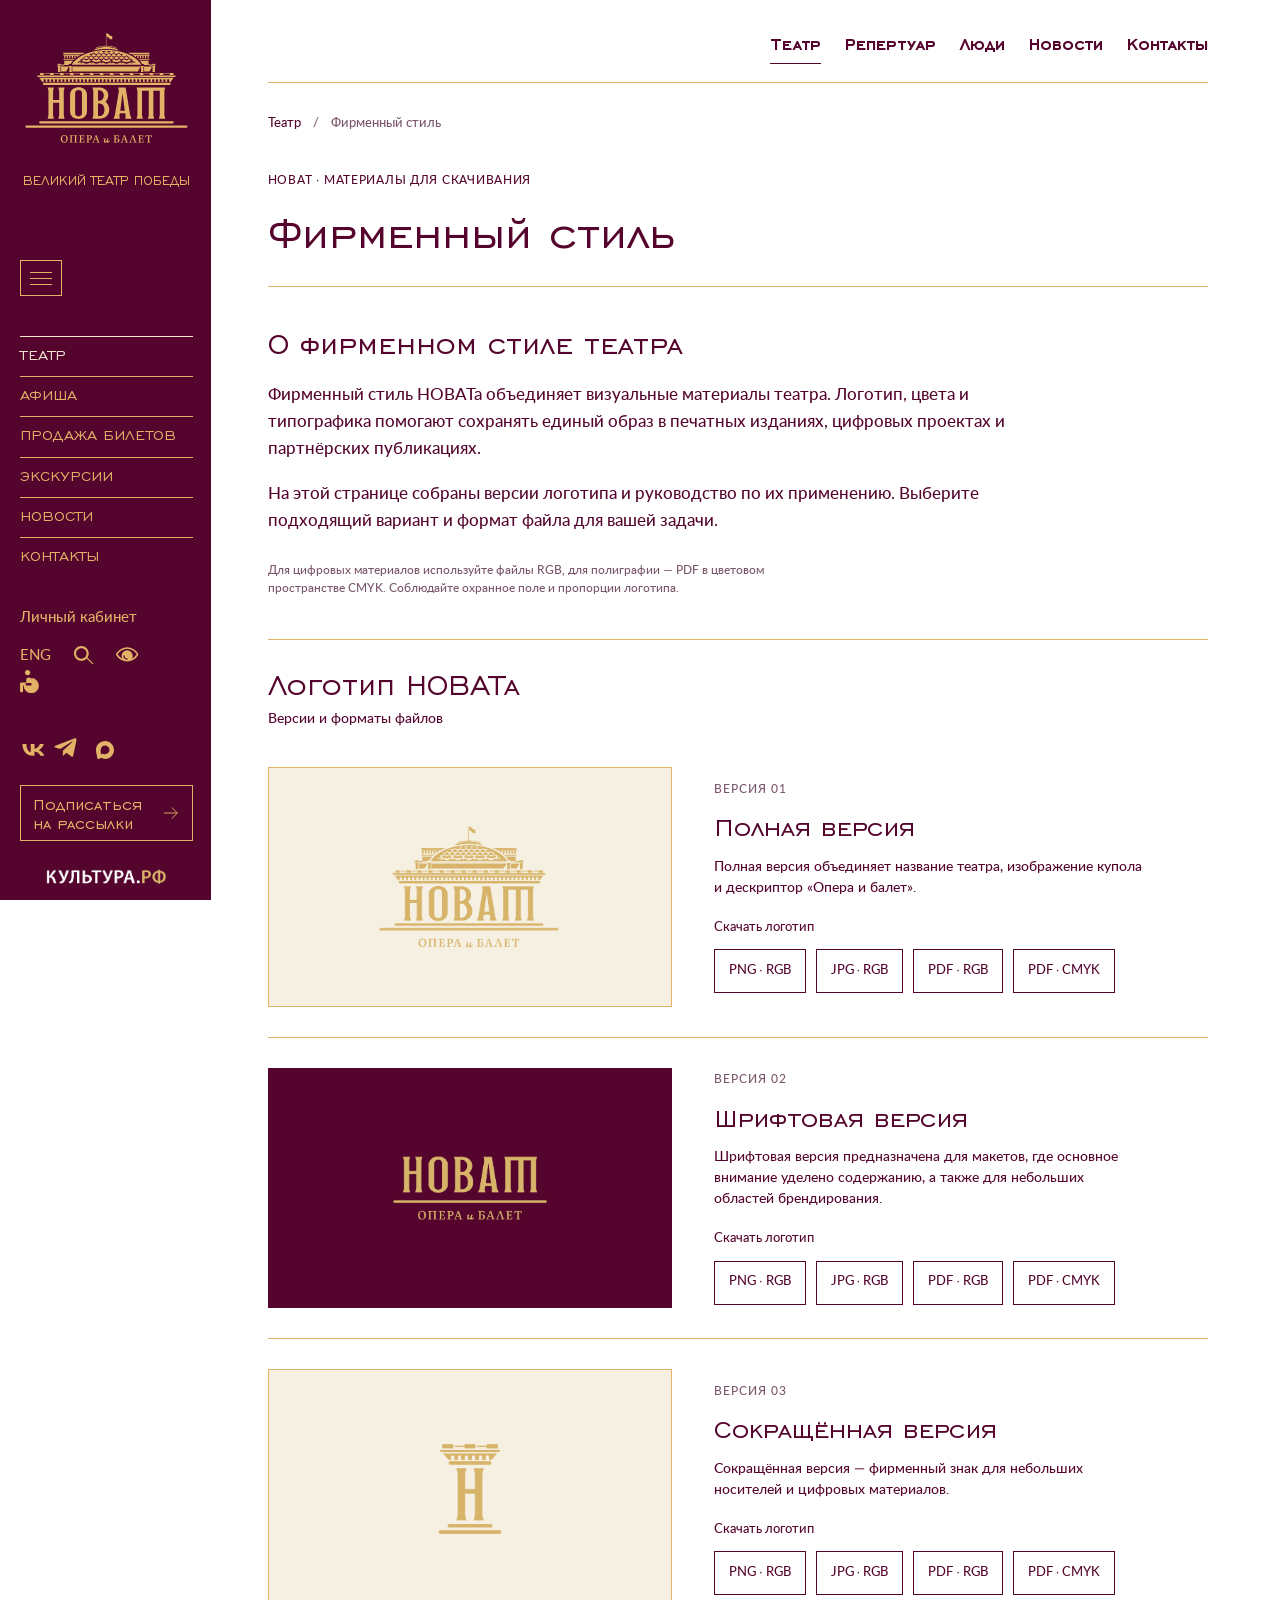
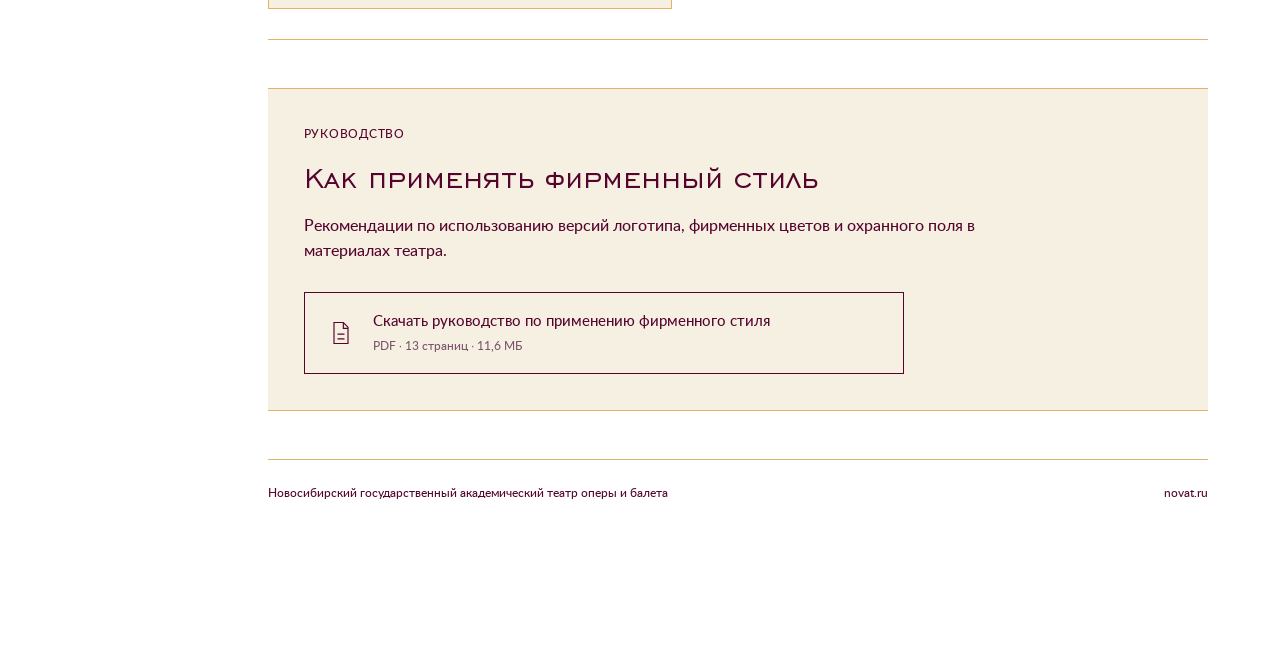
==== commit 908ef829: "Match newsletter typography to regular Engravers menu font" ====
--- a/brandbook.html
+++ b/brandbook.html
@@ -8,7 +8,7 @@
 <link rel="stylesheet" href="assets/theatre/800eaabeda20300c.css">
 <link rel="stylesheet" href="preview.css?v=brand-33">
 <link rel="stylesheet" href="brandbook.css?v=3">
-<link rel="stylesheet" href="newsletter.css?v=1">
+<link rel="stylesheet" href="newsletter.css?v=2">
 </head>
 <body class="brandbook-page">
 <header class="brandbook-mobile-header">
--- a/newsletter.css
+++ b/newsletter.css
@@ -1,4 +1,4 @@
-.newsletter-trigger { display: flex; align-items: center; justify-content: space-between; gap: 12px; width: 100%; min-height: 56px; padding: 8px 12px; border: 1px solid var(--brand-yellow, #E2B267); background: transparent; color: var(--brand-yellow, #E2B267); text-align: left; font: 700 18px/1.05 "Novat Engravers Gothic", sans-serif; cursor: pointer; }
+.newsletter-trigger { display: flex; align-items: center; justify-content: space-between; gap: 12px; width: 100%; min-height: 56px; padding: 8px 12px; border: 1px solid var(--brand-yellow, #E2B267); background: transparent; color: var(--brand-yellow, #E2B267); text-align: left; font: 400 18px/1.05 "Novat Engravers Gothic", sans-serif; cursor: pointer; }
 .newsletter-trigger svg { flex: 0 0 18px; width: 18px; height: 18px; fill: none; stroke: currentColor; stroke-width: 1; }
 .newsletter-trigger:hover { color: #F2E6D1; border-color: #F2E6D1; }
 .aside-part .subscribe { margin-top: 24px; }
@@ -7,7 +7,7 @@
 .newsletter-dialog *, .newsletter-dialog *::before, .newsletter-dialog *::after { box-sizing: border-box; }
 .newsletter-dialog__inner { padding: 28px 32px 40px; }
 .newsletter-dialog__header { display: flex; align-items: flex-start; justify-content: space-between; gap: 18px; padding: 0 0 22px; margin-bottom: 28px; border-bottom: 1px solid #E2B267; }
-.newsletter-dialog__title { margin: 7px 0 0; font: 700 26px/1.1 "Novat Engravers Gothic", sans-serif; color: #55052D; }
+.newsletter-dialog__title { margin: 7px 0 0; font: 400 26px/1.1 "Novat Engravers Gothic", sans-serif; color: #55052D; }
 .newsletter-dialog__close { flex: 0 0 44px; width: 44px; height: 44px; display: grid; place-items: center; padding: 0; background: transparent; border: 0; color: #55052D; cursor: pointer; }
 .newsletter-dialog__close svg { width: 22px; height: 22px; fill: none; stroke: currentColor; stroke-width: 1; }
 .newsletter-dialog__description { margin: 0 0 32px; font: 400 16px/1.5 Lato, Arial, sans-serif; }
@@ -17,7 +17,7 @@
 .newsletter-dialog__consent input { appearance: none; flex: 0 0 18px; width: 18px; height: 18px; margin: 1px 0 0; border: 1px solid #55052D; border-radius: 0; background: transparent; cursor: pointer; }
 .newsletter-dialog__consent input:checked { background: #55052D; box-shadow: inset 0 0 0 3px var(--page-background, #fff); }
 .newsletter-dialog__consent a { color: #55052D; text-decoration: underline; text-underline-offset: 2px; }
-.newsletter-dialog__submit { min-height: 44px; min-width: 170px; padding: 12px 20px; border: 1px solid #55052D; border-radius: 0; background: #55052D; color: #E2B267; font: 700 20px/1.1 "Novat Engravers Gothic", sans-serif; cursor: pointer; }
+.newsletter-dialog__submit { min-height: 44px; min-width: 170px; padding: 12px 20px; border: 1px solid #55052D; border-radius: 0; background: #55052D; color: #E2B267; font: 400 20px/1.1 "Novat Engravers Gothic", sans-serif; cursor: pointer; }
 .newsletter-dialog__submit:hover { background: #E2B267; color: #55052D; }
 .newsletter-dialog__note { margin: 22px 0 0; font: 400 12px/1.5 Lato, Arial, sans-serif; }
 .newsletter-dialog__status { margin: 18px 0 0; font: 400 14px/1.5 Lato, Arial, sans-serif; }
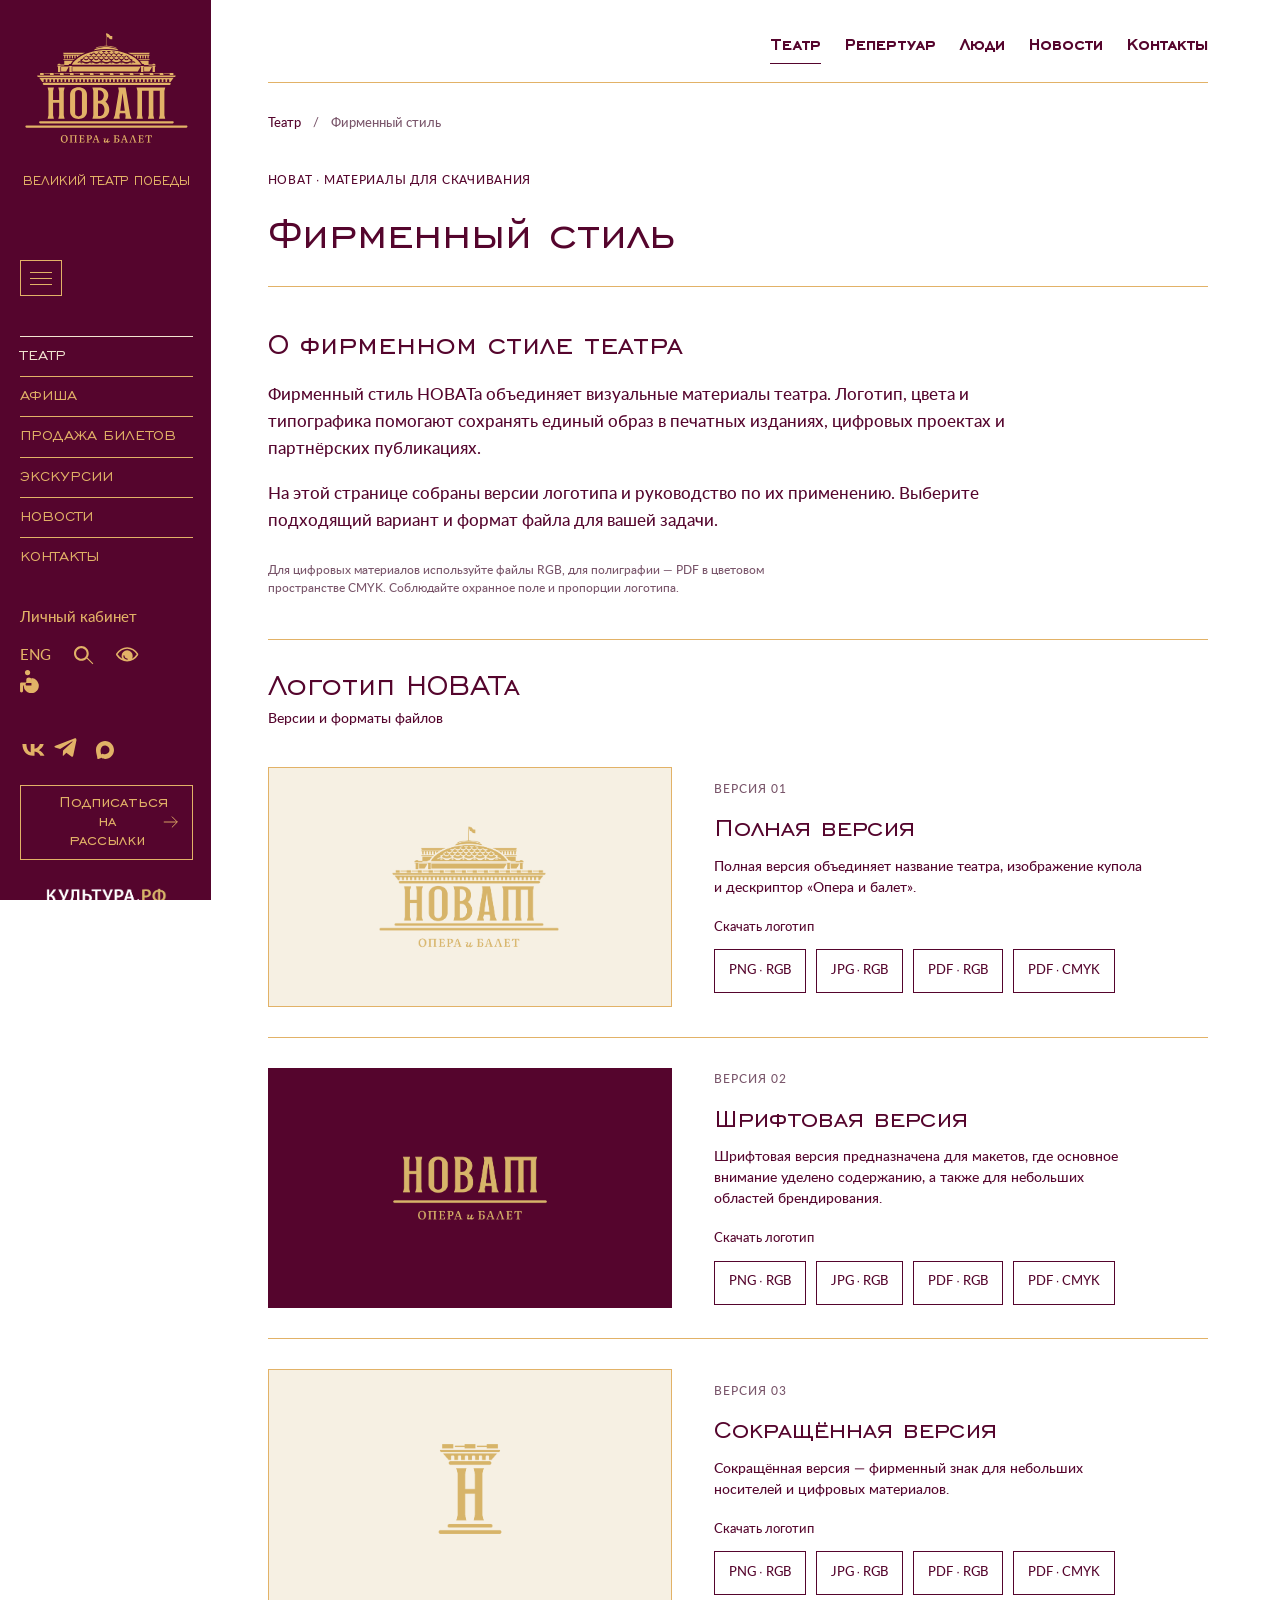
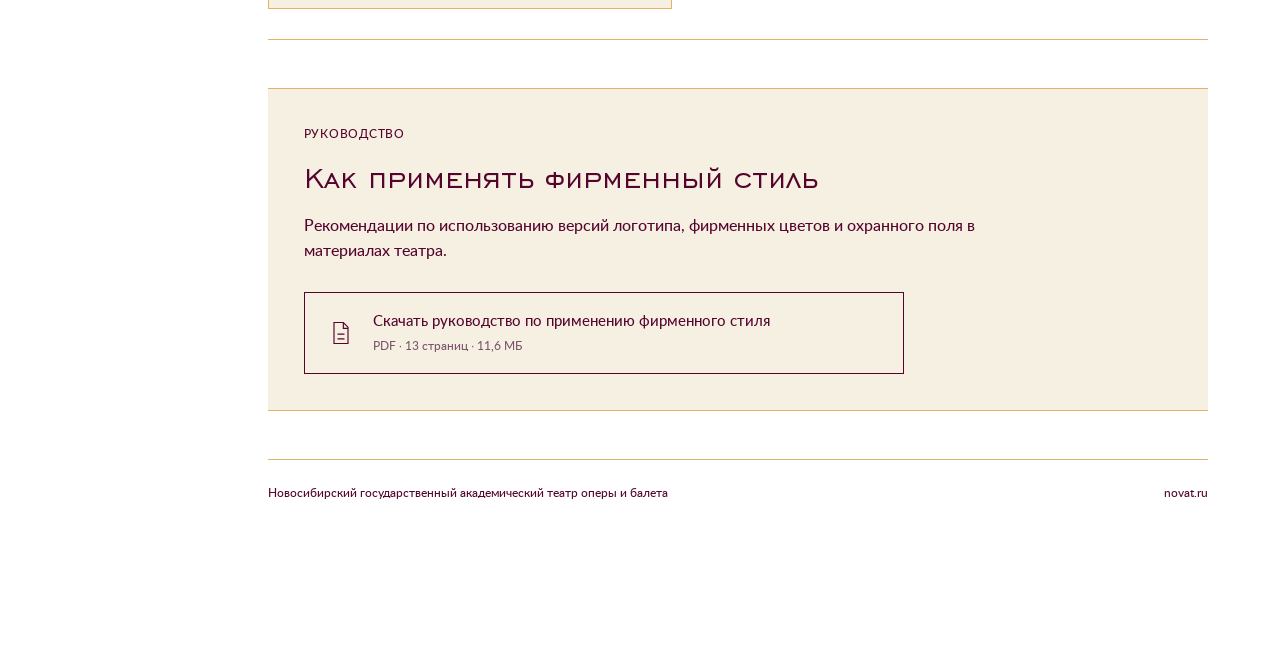
==== commit a2c1a8ce: "Center newsletter button labels with optical font alignment" ====
--- a/brandbook.html
+++ b/brandbook.html
@@ -8,7 +8,7 @@
 <link rel="stylesheet" href="assets/theatre/800eaabeda20300c.css">
 <link rel="stylesheet" href="preview.css?v=brand-33">
 <link rel="stylesheet" href="brandbook.css?v=3">
-<link rel="stylesheet" href="newsletter.css?v=2">
+<link rel="stylesheet" href="newsletter.css?v=3">
 </head>
 <body class="brandbook-page">
 <header class="brandbook-mobile-header">
@@ -147,5 +147,5 @@
 </div>
 </main></div></div></div>
 <dialog id="brandbook-menu" class="brandbook-mobile-menu" aria-label="Меню НОВАТа"><div class="brandbook-menu-head"><img src="assets/novat-brand-logo.svg" alt="НОВАТ"><button type="button" class="brandbook-menu-close" aria-label="Закрыть меню">×</button></div><nav aria-label="Основная навигация"><a href="theatre.html">Театр</a><a href="index.html">Афиша</a><a href="https://novat.ru/buy_now/">Продажа билетов</a><a href="https://novat.ru/excursion/">Экскурсии</a><a href="https://novat.ru/news/">Новости</a><a href="https://novat.ru/theatre/contacts/">Контакты</a></nav><p>ВЕЛИКИЙ ТЕАТР ПОБЕДЫ</p></dialog>
-<script src="brandbook.js"></script><script src="newsletter.js?v=1"></script>
+<script src="brandbook.js"></script><script src="newsletter.js?v=3"></script>
 </body></html>
--- a/newsletter.css
+++ b/newsletter.css
@@ -1,4 +1,6 @@
-.newsletter-trigger { display: flex; align-items: center; justify-content: space-between; gap: 12px; width: 100%; min-height: 56px; padding: 8px 12px; border: 1px solid var(--brand-yellow, #E2B267); background: transparent; color: var(--brand-yellow, #E2B267); text-align: left; font: 400 18px/1.05 "Novat Engravers Gothic", sans-serif; cursor: pointer; }
+.newsletter-trigger { display: grid; grid-template-columns: 18px minmax(0, 1fr) 18px; align-items: center; gap: 8px; width: 100%; min-height: 56px; padding: 8px 12px; border: 1px solid var(--brand-yellow, #E2B267); background: transparent; color: var(--brand-yellow, #E2B267); text-align: center; font: 400 18px/1.05 "Novat Engravers Gothic", sans-serif; cursor: pointer; }
+.newsletter-trigger > span { grid-column: 2; min-width: 0; text-wrap: balance; transform: translateY(-3px); }
+.newsletter-trigger > svg { grid-column: 3; grid-row: 1; }
 .newsletter-trigger svg { flex: 0 0 18px; width: 18px; height: 18px; fill: none; stroke: currentColor; stroke-width: 1; }
 .newsletter-trigger:hover { color: #F2E6D1; border-color: #F2E6D1; }
 .aside-part .subscribe { margin-top: 24px; }
@@ -19,6 +21,8 @@
 .newsletter-dialog__consent a { color: #55052D; text-decoration: underline; text-underline-offset: 2px; }
 .newsletter-dialog__submit { min-height: 44px; min-width: 170px; padding: 12px 20px; border: 1px solid #55052D; border-radius: 0; background: #55052D; color: #E2B267; font: 400 20px/1.1 "Novat Engravers Gothic", sans-serif; cursor: pointer; }
 .newsletter-dialog__submit:hover { background: #E2B267; color: #55052D; }
+.newsletter-dialog__submit { display: inline-flex; align-items: center; justify-content: center; text-align: center; }
+.newsletter-dialog__submit > span { display: block; transform: translateY(-3px); }
 .newsletter-dialog__note { margin: 22px 0 0; font: 400 12px/1.5 Lato, Arial, sans-serif; }
 .newsletter-dialog__status { margin: 18px 0 0; font: 400 14px/1.5 Lato, Arial, sans-serif; }
 .newsletter-dialog :focus-visible, .newsletter-trigger:focus-visible { outline: 1px solid #E2B267; outline-offset: 4px; }
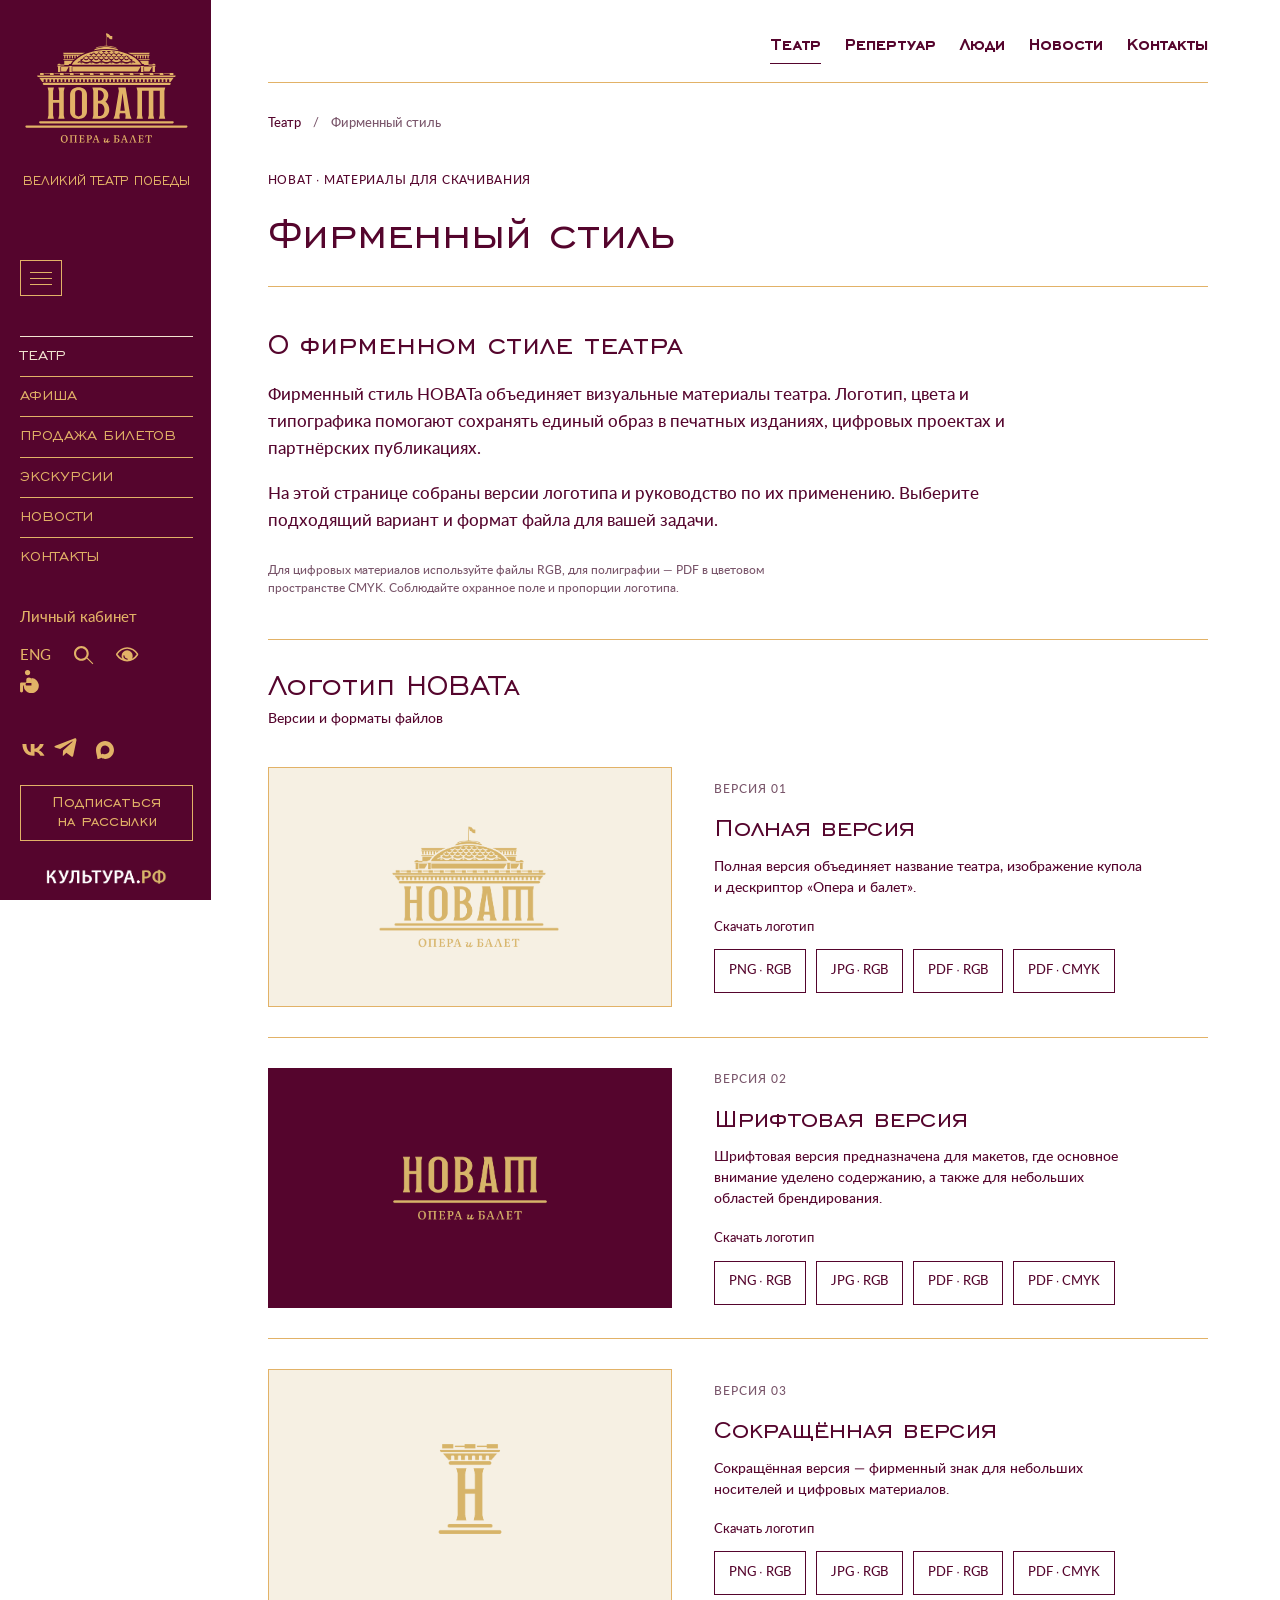
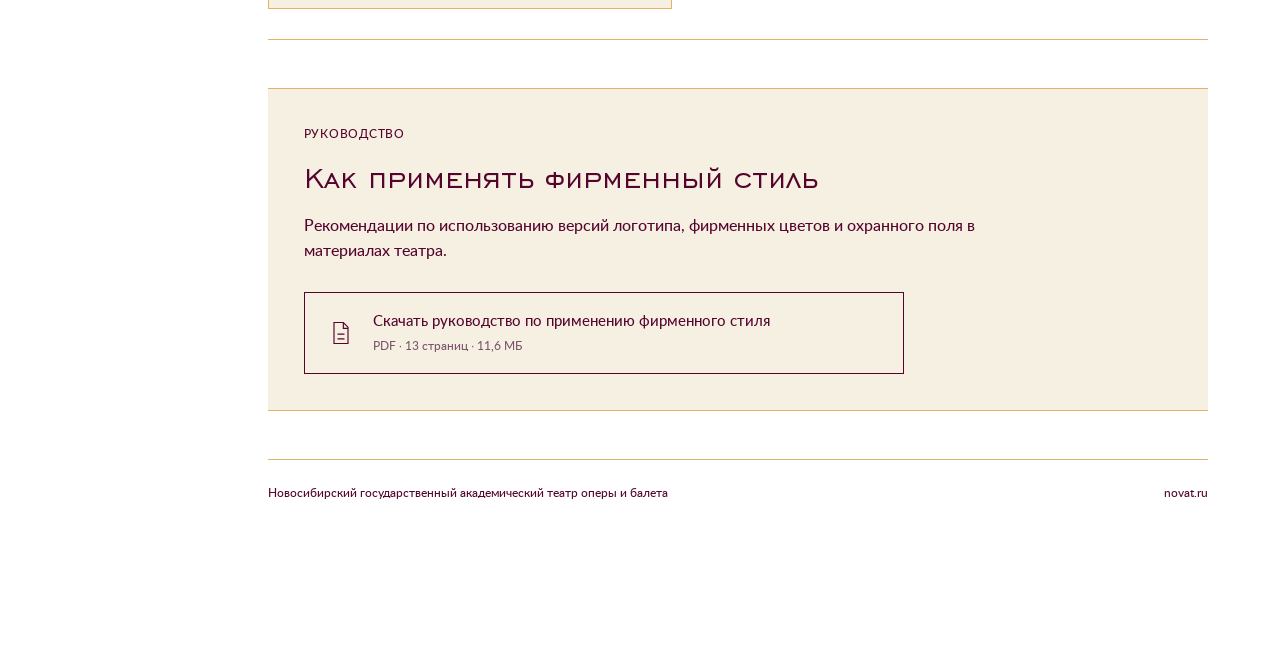
==== commit c8f0ad8f: "Remove arrows from newsletter buttons on desktop and mobile" ====
--- a/brandbook.html
+++ b/brandbook.html
@@ -8,7 +8,7 @@
 <link rel="stylesheet" href="assets/theatre/800eaabeda20300c.css">
 <link rel="stylesheet" href="preview.css?v=brand-33">
 <link rel="stylesheet" href="brandbook.css?v=3">
-<link rel="stylesheet" href="newsletter.css?v=3">
+<link rel="stylesheet" href="newsletter.css?v=4">
 </head>
 <body class="brandbook-page">
 <header class="brandbook-mobile-header">
@@ -147,5 +147,5 @@
 </div>
 </main></div></div></div>
 <dialog id="brandbook-menu" class="brandbook-mobile-menu" aria-label="Меню НОВАТа"><div class="brandbook-menu-head"><img src="assets/novat-brand-logo.svg" alt="НОВАТ"><button type="button" class="brandbook-menu-close" aria-label="Закрыть меню">×</button></div><nav aria-label="Основная навигация"><a href="theatre.html">Театр</a><a href="index.html">Афиша</a><a href="https://novat.ru/buy_now/">Продажа билетов</a><a href="https://novat.ru/excursion/">Экскурсии</a><a href="https://novat.ru/news/">Новости</a><a href="https://novat.ru/theatre/contacts/">Контакты</a></nav><p>ВЕЛИКИЙ ТЕАТР ПОБЕДЫ</p></dialog>
-<script src="brandbook.js"></script><script src="newsletter.js?v=3"></script>
+<script src="brandbook.js"></script><script src="newsletter.js?v=4"></script>
 </body></html>
--- a/newsletter.css
+++ b/newsletter.css
@@ -1,7 +1,5 @@
-.newsletter-trigger { display: grid; grid-template-columns: 18px minmax(0, 1fr) 18px; align-items: center; gap: 8px; width: 100%; min-height: 56px; padding: 8px 12px; border: 1px solid var(--brand-yellow, #E2B267); background: transparent; color: var(--brand-yellow, #E2B267); text-align: center; font: 400 18px/1.05 "Novat Engravers Gothic", sans-serif; cursor: pointer; }
-.newsletter-trigger > span { grid-column: 2; min-width: 0; text-wrap: balance; transform: translateY(-3px); }
-.newsletter-trigger > svg { grid-column: 3; grid-row: 1; }
-.newsletter-trigger svg { flex: 0 0 18px; width: 18px; height: 18px; fill: none; stroke: currentColor; stroke-width: 1; }
+.newsletter-trigger { display: flex; align-items: center; justify-content: center; width: 100%; min-height: 56px; padding: 8px 12px; border: 1px solid var(--brand-yellow, #E2B267); background: transparent; color: var(--brand-yellow, #E2B267); text-align: center; font: 400 18px/1.05 "Novat Engravers Gothic", sans-serif; cursor: pointer; }
+.newsletter-trigger > span { min-width: 0; text-wrap: balance; transform: translateY(-3px); }
 .newsletter-trigger:hover { color: #F2E6D1; border-color: #F2E6D1; }
 .aside-part .subscribe { margin-top: 24px; }
 .newsletter-dialog { position: fixed; inset: 0 0 0 auto; width: 480px; max-width: 100%; height: 100dvh; max-height: 100dvh; margin: 0; padding: 0; border: 0; border-left: 1px solid #E2B267; background: var(--page-background, #fff); color: #55052D; overflow: auto; overscroll-behavior: contain; }
